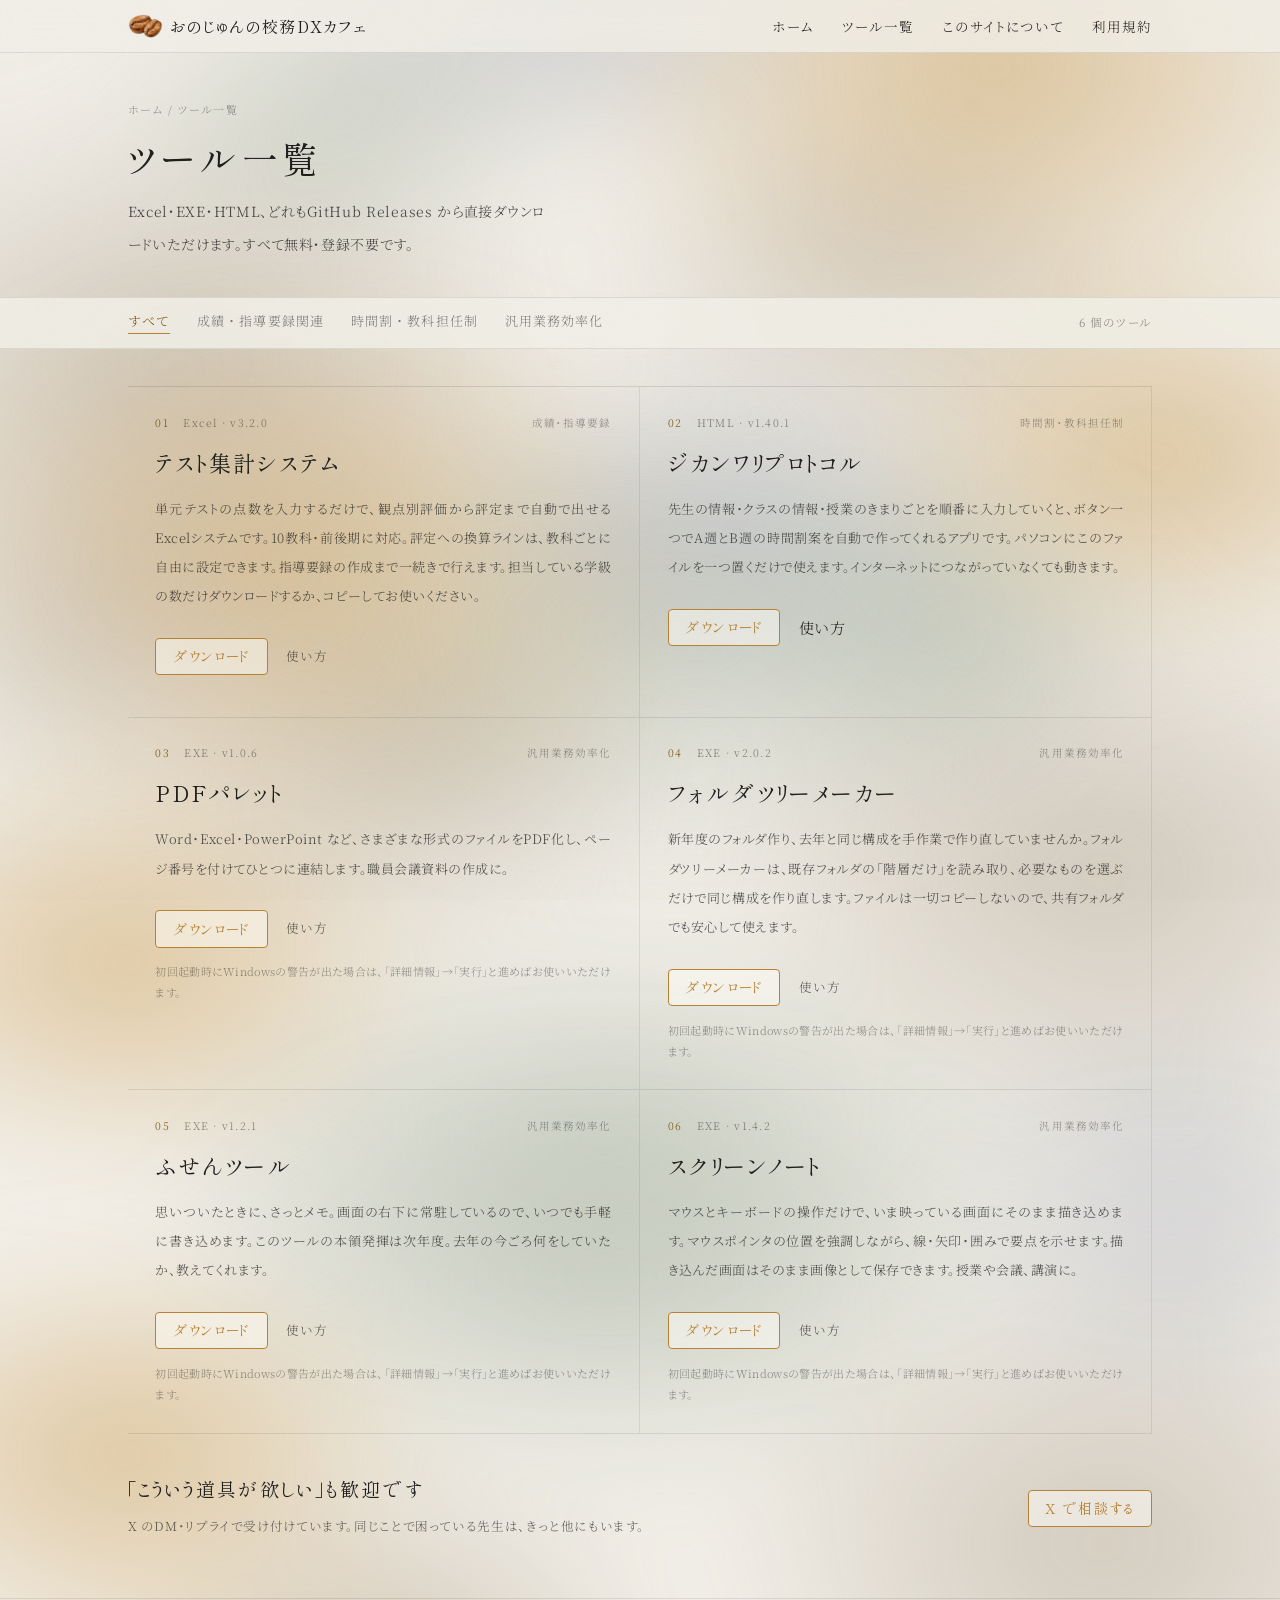
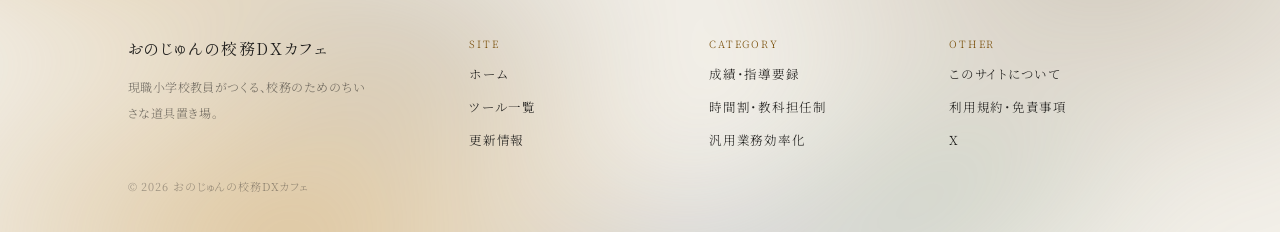
==== docs/tools.html @ ac517e3e "ジカンワリプロトコルを公開(HTML版、PDFマニュアル付き) 配布形式がEXEではなく単体HTMLファイルだったため、種類表示を HTML・v1.40.1に修正。Windows警告の注意書きは対象外" ====
<!DOCTYPE html>
<html lang="ja">
<head>
<!-- Google tag (gtag.js) -->
<script async src="https://www.googletagmanager.com/gtag/js?id=G-HGTY34KE5V"></script>
<script>
  window.dataLayer = window.dataLayer || [];
  function gtag(){dataLayer.push(arguments);}
  gtag('js', new Date());

  gtag('config', 'G-HGTY34KE5V');
</script>
<meta charset="utf-8">
<meta name="viewport" content="width=device-width, initial-scale=1">
<title>ツール一覧 — おのじゅんの校務DXカフェ</title>
<meta name="description" content="Excel・EXE・HTML、どれもGitHub Releases から直接ダウンロードいただけます。すべて無料・登録不要です。">
<link rel="canonical" href="https://cabernet96258.github.io/koumu-dx-cafe/tools.html">
<link rel="icon" type="image/png" href="assets/favicon.png">
<link rel="stylesheet" href="assets/classical.css">
<link rel="preconnect" href="https://fonts.gstatic.com" crossorigin>
<link href="https://fonts.googleapis.com/css2?family=Shippori+Mincho:wght@400;500;600&family=Noto+Serif+JP:wght@300;400;500&display=swap" rel="stylesheet">
<link rel="stylesheet" href="assets/site.css">
</head>
<body>

<div class="page">

  <svg width="0" height="0" class="defs" aria-hidden="true">
    <defs>
      <filter id="paper">
        <feTurbulence type="fractalNoise" baseFrequency="0.9" numOctaves="4" seed="9"></feTurbulence>
        <feColorMatrix type="saturate" values="0"></feColorMatrix>
      </filter>
      <radialGradient id="gOchre"><stop offset="0%" stop-color="#c99a4e" stop-opacity=".5"></stop><stop offset="55%" stop-color="#c99a4e" stop-opacity=".22"></stop><stop offset="100%" stop-color="#c99a4e" stop-opacity="0"></stop></radialGradient>
      <radialGradient id="gSepia"><stop offset="0%" stop-color="#9a8a72" stop-opacity=".38"></stop><stop offset="60%" stop-color="#9a8a72" stop-opacity=".16"></stop><stop offset="100%" stop-color="#9a8a72" stop-opacity="0"></stop></radialGradient>
      <radialGradient id="gSage"><stop offset="0%" stop-color="#8fa08c" stop-opacity=".34"></stop><stop offset="60%" stop-color="#8fa08c" stop-opacity=".14"></stop><stop offset="100%" stop-color="#8fa08c" stop-opacity="0"></stop></radialGradient>
      <radialGradient id="gDusk"><stop offset="0%" stop-color="#8c93a8" stop-opacity=".32"></stop><stop offset="60%" stop-color="#8c93a8" stop-opacity=".13"></stop><stop offset="100%" stop-color="#8c93a8" stop-opacity="0"></stop></radialGradient>
    </defs>
  </svg>

  <div class="wc-bg" aria-hidden="true">
    <svg class="wc-tile" width="100%" viewBox="0 0 1440 900" preserveAspectRatio="xMidYMid slice">
      <g transform="translate(0,0)">
        <g data-depth="0.10">
          <ellipse cx="1120" cy="180" rx="470" ry="320" fill="url(#gOchre)"></ellipse>
          <ellipse cx="200" cy="520" rx="440" ry="300" fill="url(#gSepia)"></ellipse>
          <ellipse cx="760" cy="820" rx="520" ry="260" fill="url(#gSage)"></ellipse>
        </g>
        <g data-depth="0.22">
          <ellipse cx="620" cy="120" rx="330" ry="180" fill="url(#gDusk)"></ellipse>
          <ellipse cx="1300" cy="620" rx="360" ry="240" fill="url(#gOchre)"></ellipse>
          <ellipse cx="380" cy="240" rx="260" ry="160" fill="url(#gSage)"></ellipse>
        </g>
        <g data-depth="0.36" opacity=".75">
          <ellipse cx="980" cy="420" rx="300" ry="200" fill="url(#gSepia)"></ellipse>
          <ellipse cx="120" cy="820" rx="280" ry="180" fill="url(#gDusk)"></ellipse>
        </g>
      </g>
    </svg>
    <svg class="wc-tile" width="100%" viewBox="0 0 1440 900" preserveAspectRatio="xMidYMid slice">
      <g transform="translate(1440,-120) scale(-1,1)">
        <g data-depth="0.10">
          <ellipse cx="1120" cy="180" rx="470" ry="320" fill="url(#gOchre)"></ellipse>
          <ellipse cx="200" cy="520" rx="440" ry="300" fill="url(#gSepia)"></ellipse>
          <ellipse cx="760" cy="820" rx="520" ry="260" fill="url(#gSage)"></ellipse>
        </g>
        <g data-depth="0.22">
          <ellipse cx="620" cy="120" rx="330" ry="180" fill="url(#gDusk)"></ellipse>
          <ellipse cx="1300" cy="620" rx="360" ry="240" fill="url(#gOchre)"></ellipse>
          <ellipse cx="380" cy="240" rx="260" ry="160" fill="url(#gSage)"></ellipse>
        </g>
        <g data-depth="0.36" opacity=".75">
          <ellipse cx="980" cy="420" rx="300" ry="200" fill="url(#gSepia)"></ellipse>
          <ellipse cx="120" cy="820" rx="280" ry="180" fill="url(#gDusk)"></ellipse>
        </g>
      </g>
    </svg>
    <svg class="wc-tile" width="100%" viewBox="0 0 1440 900" preserveAspectRatio="xMidYMid slice">
      <g transform="translate(0,90) rotate(180,720,450)">
        <g data-depth="0.10">
          <ellipse cx="1120" cy="180" rx="470" ry="320" fill="url(#gOchre)"></ellipse>
          <ellipse cx="200" cy="520" rx="440" ry="300" fill="url(#gSepia)"></ellipse>
          <ellipse cx="760" cy="820" rx="520" ry="260" fill="url(#gSage)"></ellipse>
        </g>
        <g data-depth="0.22">
          <ellipse cx="620" cy="120" rx="330" ry="180" fill="url(#gDusk)"></ellipse>
          <ellipse cx="1300" cy="620" rx="360" ry="240" fill="url(#gOchre)"></ellipse>
          <ellipse cx="380" cy="240" rx="260" ry="160" fill="url(#gSage)"></ellipse>
        </g>
        <g data-depth="0.36" opacity=".75">
          <ellipse cx="980" cy="420" rx="300" ry="200" fill="url(#gSepia)"></ellipse>
          <ellipse cx="120" cy="820" rx="280" ry="180" fill="url(#gDusk)"></ellipse>
        </g>
      </g>
    </svg>
  </div>

  <canvas class="wc-particles" aria-hidden="true"></canvas>

  <div class="paper" aria-hidden="true">
    <svg width="100%" height="100%"><rect width="100%" height="100%" filter="url(#paper)"></rect></svg>
  </div>

  <header class="site-header">
    <div class="wrap">
      <a class="nav-brand" href="index.html">
        <img class="nav-brand-icon" src="assets/coffee-bean-icon.png" alt="" width="320" height="215">
        おのじゅんの校務DXカフェ
      </a>
      <nav class="site-nav">
        <a class="lnk" href="index.html">ホーム</a>
        <a class="lnk" href="tools.html" aria-current="page">ツール一覧</a>
        <a class="lnk" href="index.html#about">このサイトについて</a>
        <span class="lnk" data-howto="terms" role="button" tabindex="0">利用規約</span>
      </nav>
    </div>
  </header>

  <main>
    <section class="section-bleed tools-hero">
      <div class="wrap">
        <div class="crumb">ホーム / ツール一覧</div>
        <h1>ツール一覧</h1>
        <p>Excel・EXE・HTML、どれもGitHub Releases から直接ダウンロードいただけます。すべて無料・登録不要です。</p>
      </div>
    </section>

    <section class="filter-bar" data-filter-bar>
      <div class="wrap">
        <div class="filter-opts">
          <button type="button" class="filter-opt" data-filter="すべて" aria-pressed="true">すべて</button>
          <button type="button" class="filter-opt" data-filter="成績・指導要録関連" aria-pressed="false">成績・指導要録関連</button>
          <button type="button" class="filter-opt" data-filter="時間割・教科担任制" aria-pressed="false">時間割・教科担任制</button>
          <button type="button" class="filter-opt" data-filter="汎用業務効率化" aria-pressed="false">汎用業務効率化</button>
        </div>
        <div class="filter-count tnum" data-filter-count aria-live="polite">6 個のツール</div>
      </div>
    </section>

    <section class="section wrap tools-section">
      <div class="tools-grid">
        <div class="tool-card" data-cat="成績・指導要録">
          <div class="tool-meta">
            <span class="tool-num tnum">01</span>
            <span class="tool-kind">Excel · v3.2.0</span>
            <span class="tool-cat">成績・指導要録</span>
          </div>
          <h3>テスト集計システム</h3>
          <p>単元テストの点数を入力するだけで、観点別評価から評定まで自動で出せるExcelシステムです。10教科・前後期に対応。評定への換算ラインは、教科ごとに自由に設定できます。指導要録の作成まで一続きで行えます。担当している学級の数だけダウンロードするか、コピーしてお使いください。</p>
          <div class="tool-actions">
            <a class="btn btn-primary" href="https://github.com/cabernet96258/koumu-dx-cafe/releases/download/%E3%83%86%E3%82%B9%E3%83%88%E9%9B%86%E8%A8%88%E3%82%B7%E3%82%B9%E3%83%86%E3%83%A0/test_shukeisystem.ver.3.2.0.xlsm">ダウンロード</a>
            <span class="lnk tool-howto" data-howto="test-shukei" role="button" tabindex="0">使い方</span>
          </div>
        </div>

        <div class="tool-card" data-cat="時間割・教科担任制">
          <div class="tool-meta">
            <span class="tool-num tnum">02</span>
            <span class="tool-kind">HTML · v1.40.1</span>
            <span class="tool-cat">時間割・教科担任制</span>
          </div>
          <h3>ジカンワリプロトコル</h3>
          <p>先生の情報・クラスの情報・授業のきまりごとを順番に入力していくと、ボタン一つでA週とB週の時間割案を自動で作ってくれるアプリです。パソコンにこのファイルを一つ置くだけで使えます。インターネットにつながっていなくても動きます。</p>
          <div class="tool-actions">
            <a class="btn btn-primary" href="https://github.com/cabernet96258/koumu-dx-cafe/releases/download/%E3%82%B8%E3%82%AB%E3%83%B3%E3%83%AF%E3%83%AA%E3%83%97%E3%83%AD%E3%83%88%E3%82%B3%E3%83%AB/Jikanwari.Protocol.html">ダウンロード</a>
            <a class="lnk" href="https://github.com/cabernet96258/koumu-dx-cafe/releases/download/%E3%82%B8%E3%82%AB%E3%83%B3%E3%83%AF%E3%83%AA%E3%83%97%E3%83%AD%E3%83%88%E3%82%B3%E3%83%AB/JikanwariProtocol_manual.pdf" target="_blank" rel="noopener">使い方</a>
          </div>
        </div>

        <div class="tool-card" data-cat="汎用業務効率化">
          <div class="tool-meta">
            <span class="tool-num tnum">03</span>
            <span class="tool-kind">EXE · v1.0.6</span>
            <span class="tool-cat">汎用業務効率化</span>
          </div>
          <h3>PDFパレット</h3>
          <p>Word・Excel・PowerPoint など、さまざまな形式のファイルをPDF化し、ページ番号を付けてひとつに連結します。職員会議資料の作成に。</p>
          <div class="tool-actions">
            <a class="btn btn-primary" href="https://github.com/cabernet96258/koumu-dx-cafe/releases/download/PDF%E3%83%91%E3%83%AC%E3%83%83%E3%83%88/PDF_Pallet_setup_v1.0.6.exe">ダウンロード</a>
            <span class="lnk tool-howto">使い方</span>
            <!-- 誤検知報告が完了するまで非表示。報告後の再スキャン結果に差し替えて復活:
            <a class="lnk tool-scan" href="https://www.virustotal.com/gui/file/cb86d317af5f735d656a729c0e424b81da64b083806616a2b776bd44f09fe977">スキャン結果</a>
            -->
          </div>
          <div class="tool-note">初回起動時にWindowsの警告が出た場合は、「詳細情報」→「実行」と進めばお使いいただけます。</div>
        </div>

        <div class="tool-card" data-cat="汎用業務効率化">
          <div class="tool-meta">
            <span class="tool-num tnum">04</span>
            <span class="tool-kind">EXE · v2.0.2</span>
            <span class="tool-cat">汎用業務効率化</span>
          </div>
          <h3>フォルダツリーメーカー</h3>
          <p>新年度のフォルダ作り、去年と同じ構成を手作業で作り直していませんか。フォルダツリーメーカーは、既存フォルダの「階層だけ」を読み取り、必要なものを選ぶだけで同じ構成を作り直します。ファイルは一切コピーしないので、共有フォルダでも安心して使えます。</p>
          <div class="tool-actions">
            <a class="btn btn-primary" href="https://github.com/cabernet96258/koumu-dx-cafe/releases/download/%E3%83%95%E3%82%A9%E3%83%AB%E3%83%80%E3%83%84%E3%83%AA%E3%83%BC%E3%83%A1%E3%83%BC%E3%82%AB%E3%83%BC/FoldertreeMaker_setup_v2.0.2.exe">ダウンロード</a>
            <span class="lnk tool-howto" data-howto="foldertree" role="button" tabindex="0">使い方</span>
            <!-- TODO: VirusTotal のスキャン結果 URL に差し替え(公開まで非表示)
            <a class="lnk tool-scan" href="#">スキャン結果</a>
            -->
          </div>
          <div class="tool-note">初回起動時にWindowsの警告が出た場合は、「詳細情報」→「実行」と進めばお使いいただけます。</div>
        </div>

        <div class="tool-card" data-cat="汎用業務効率化">
          <div class="tool-meta">
            <span class="tool-num tnum">05</span>
            <span class="tool-kind">EXE · v1.2.1</span>
            <span class="tool-cat">汎用業務効率化</span>
          </div>
          <h3>ふせんツール</h3>
          <p>思いついたときに、さっとメモ。画面の右下に常駐しているので、いつでも手軽に書き込めます。このツールの本領発揮は次年度。去年の今ごろ何をしていたか、教えてくれます。</p>
          <div class="tool-actions">
            <a class="btn btn-primary" href="https://github.com/cabernet96258/koumu-dx-cafe/releases/download/%E3%81%B5%E3%81%9B%E3%82%93%E3%83%84%E3%83%BC%E3%83%AB/fusenTool_setup_v1.2.1.exe">ダウンロード</a>
            <span class="lnk tool-howto">使い方</span>
            <!-- 誤検知報告が完了するまで非表示。報告後の再スキャン結果に差し替えて復活:
            <a class="lnk tool-scan" href="https://www.virustotal.com/gui/file/0f32d681221e8d2b1eca49d3a0a16b08bf8072ba7b5d0f743a763192795921af">スキャン結果</a>
            -->
          </div>
          <div class="tool-note">初回起動時にWindowsの警告が出た場合は、「詳細情報」→「実行」と進めばお使いいただけます。</div>
        </div>

        <div class="tool-card" data-cat="汎用業務効率化">
          <div class="tool-meta">
            <span class="tool-num tnum">06</span>
            <span class="tool-kind">EXE · v1.4.2</span>
            <span class="tool-cat">汎用業務効率化</span>
          </div>
          <h3>スクリーンノート</h3>
          <p>マウスとキーボードの操作だけで、いま映っている画面にそのまま描き込めます。マウスポインタの位置を強調しながら、線・矢印・囲みで要点を示せます。描き込んだ画面はそのまま画像として保存できます。授業や会議、講演に。</p>
          <div class="tool-actions">
            <a class="btn btn-primary" href="https://github.com/cabernet96258/koumu-dx-cafe/releases/download/%E3%82%B9%E3%82%AF%E3%83%AA%E3%83%BC%E3%83%B3%E3%83%8E%E3%83%BC%E3%83%88/ScreenNote_setup_v1.4.2.exe">ダウンロード</a>
            <span class="lnk tool-howto" data-howto="screennote" role="button" tabindex="0">使い方</span>
            <!-- TODO: VirusTotal のスキャン結果 URL に差し替え(公開まで非表示)
            <a class="lnk tool-scan" href="#">スキャン結果</a>
            -->
          </div>
          <div class="tool-note">初回起動時にWindowsの警告が出た場合は、「詳細情報」→「実行」と進めばお使いいただけます。</div>
        </div>
      </div>
    </section>

    <section class="section wrap tools-cta">
      <div>
        <h3>「こういう道具が欲しい」も歓迎です</h3>
        <p>X のDM・リプライで受け付けています。同じことで困っている先生は、きっと他にもいます。</p>
      </div>
      <!-- TODO: X のプロフィール URL に差し替え -->
      <a class="btn btn-primary" href="#">X で相談する</a>
    </section>
  </main>

  <footer class="site-footer">
    <div>
      <div class="wrap footer-grid">
        <div>
          <div class="footer-brand">おのじゅんの校務DXカフェ</div>
          <p>現職小学校教員がつくる、校務のためのちいさな道具置き場。</p>
        </div>
        <div class="footer-col">
          <div class="footer-col-head">SITE</div>
          <a class="lnk" href="index.html">ホーム</a>
          <a class="lnk" href="tools.html">ツール一覧</a>
          <span class="lnk" data-howto="changelog" role="button" tabindex="0">更新情報</span>
        </div>
        <div class="footer-col">
          <div class="footer-col-head">CATEGORY</div>
          <a class="lnk" href="tools.html">成績・指導要録</a>
          <a class="lnk" href="tools.html">時間割・教科担任制</a>
          <a class="lnk" href="tools.html">汎用業務効率化</a>
        </div>
        <div class="footer-col">
          <div class="footer-col-head">OTHER</div>
          <a class="lnk" href="index.html#about">このサイトについて</a>
          <span class="lnk" data-howto="terms" role="button" tabindex="0">利用規約・免責事項</span>
          <span class="lnk">X</span>
        </div>
      </div>
      <div class="wrap footer-legal tnum">© 2026 おのじゅんの校務DXカフェ</div>
    </div>
  </footer>

  <!-- 「使い方」ダイアログ。中身は各ツールの howto-* テンプレートから複製する -->
  <div class="dialog-backdrop" id="howto-dialog" hidden>
    <div class="dialog" role="dialog" aria-modal="true" aria-labelledby="howto-dialog-title">
      <div data-howto-content></div>
      <div class="dialog-actions">
        <button type="button" class="btn" data-howto-close>閉じる</button>
      </div>
    </div>
  </div>

  <template id="howto-test-shukei">
    <h3 class="dialog-title">マクロが有効にならないときは</h3>
    <div class="dialog-body">
      <p>ダウンロードしたファイルは、Windowsのセキュリティ機能により、はじめはマクロがブロックされた状態になっています。次の手順で解除してからお使いください。</p>
      <ol>
        <li>ダウンロードしたファイルを右クリックして「プロパティ」を開く</li>
        <li>「全般」タブの一番下、「セキュリティ」欄にある「許可する」にチェックを入れる</li>
        <li>「OK」を押してからファイルを開く</li>
      </ol>
      <img class="howto-img" src="assets/howto/test-shukei-security.jpg" alt="ファイルのプロパティ画面。全般タブ下部のセキュリティ欄にある「許可する」にチェックを入れている様子">
      <p class="howto-note">※ この操作はお使いのPCに保存したファイルの制限を解除するだけです。ファイルの中身が変わることはないので、安心して行ってください。</p>
    </div>
  </template>

  <template id="howto-foldertree">
    <h3 class="dialog-title">フォルダツリーメーカーの使い方</h3>
    <div class="dialog-body">
      <ol>
        <li><strong>元にするフォルダを選ぶ</strong><br>「フォルダを選ぶ」を押して、お手本にしたいフォルダを指定します。中の階層が一覧に表示されます。</li>
        <li><strong>作る場所と名前を決める</strong><br>どこに、どんな名前で作るかを指定します。作成先のパスが画面に表示されるので、実行する前に確認できます。</li>
        <li><strong>必要なフォルダを選ぶ</strong><br>一覧をクリックしてチェックします。</li>
        <li><strong>「フォルダを作成する」を押す</strong><br>選んだフォルダだけが作られます。中のファイルはコピーされません。</li>
      </ol>
    </div>
  </template>

  <template id="howto-screennote">
    <h3 class="dialog-title">スクリーンノートの使い方</h3>
    <div class="dialog-body">
      <p>起動すると画面に常駐し、ショートカットキーで描画のオン・オフを切り替えながら、画面の好きな場所に直接描き込めます。</p>
      <ul>
        <li><strong>[F2]</strong>：描画開始 / 終了</li>
        <li><strong>[Esc]</strong>：描画終了</li>
        <li><strong>左ドラッグ</strong>：フリーハンドで描画</li>
        <li><strong>ダブルクリック</strong>：矢印を追加</li>
        <li><strong>Ctrl+ドラッグ</strong>：矢印を好きな向きに</li>
        <li><strong>Shift+ドラッグ</strong>：四角で囲む</li>
        <li><strong>Alt+ドラッグ</strong>：半透明マーカーを引く</li>
        <li><strong>右クリック</strong>：すべて消去</li>
        <li><strong>[Ctrl+Z]</strong>：直前の描画を取り消し</li>
        <li><strong>[Ctrl+C]</strong>：注釈ごとコピー</li>
        <li><strong>[Ctrl+S]</strong>：注釈ごと画像で保存</li>
        <li><strong>[1]〜[8]</strong>：描画色を切り替え</li>
        <li><strong>[ [ ] / [ ] ]</strong>：線を細く／太く</li>
      </ul>
      <p class="howto-note">※ 描画色はアプリ画面の8色から選ぶほか、#RRGGBB を直接指定することもできます。</p>
    </div>
  </template>

  <template id="howto-terms">
    <h3 class="dialog-title">利用規約・免責事項</h3>
    <div class="dialog-body">
      <p>本サイトで配布しているツールは、現職の小学校教員が個人で開発したものです。すべて無料で、会員登録なしでご利用いただけます。</p>
      <p>ご利用は自己責任でお願いします。データを扱うツールは、作業前に必ずバックアップを取ってください。ツールの利用によって生じたいかなる損害についても、作成者は責任を負いかねます。</p>
      <p>校務用端末の環境は学校ごとに異なるため、正常に動作しない場合があります。あらかじめご了承ください。</p>
      <p>不具合のご報告や「こういう道具が欲しい」というご要望は、X のDM・リプライで受け付けています。</p>
      <p class="howto-note">※ 予告なくツールの内容やダウンロードURLを変更・終了する場合があります。</p>
    </div>
  </template>

  <!-- サイトに目に見える更新(ツール公開、機能追加など)があったら、ここと
       index.html の同名テンプレートに追記する。UIの微調整や文言の誤字
       修正など軽微なものは載せなくてよい。 -->
  <template id="howto-changelog">
    <h3 class="dialog-title">更新情報</h3>
    <div class="dialog-body">
      <p><strong>2026-08-19</strong></p>
      <ul>
        <li>ジカンワリプロトコルを公開しました</li>
        <li>フォルダツリーメーカーを公開しました</li>
        <li>スクリーンノートを公開しました</li>
        <li>利用規約・免責事項を追加しました</li>
      </ul>
      <p><strong>2026-08-18</strong></p>
      <ul>
        <li>テスト集計システムを公開しました</li>
        <li>各ツールに「使い方」を追加しました</li>
        <li>検索エンジンからサイトを見つけやすくしました</li>
      </ul>
      <p><strong>2026-08-17</strong></p>
      <ul>
        <li>PDFパレット・ふせんツールを公開しました</li>
        <li>「きょうのひとやすみ」をランダム表示にしました</li>
      </ul>
      <p><strong>2026-08-16</strong></p>
      <ul>
        <li>サイトを公開しました</li>
        <li>「きょうのひとやすみ」の語録を追加しました</li>
      </ul>
    </div>
  </template>
</div>

<script src="assets/site.js"></script>
</body>
</html>
---- docs/assets/classical.css ----
/* Classical — design-system tokens and component classes. This file is the source of truth for the system's look; retune it here and see readme.md. */
@import url('https://fonts.googleapis.com/css2?family=Cormorant+Garamond:wght@400;600&family=Lora:wght@400;600&display=swap');

:root {
  --color-bg: #f3f2f2;
  --color-surface: #eae9e9;
  --color-text: #201f1d;
  --color-accent: #b68235;
  --color-accent-2: #ac803e;
  --color-divider: color-mix(in srgb, #201f1d 16%, transparent);

  /* Tonal ramps — generated in OKLCH on one shared lightness scale, so the
     same step of any role matches the others in visual value. */
  --color-neutral-100: #f8f4f4;
  --color-neutral-200: #eae7e7;
  --color-neutral-300: #d7d3d3;
  --color-neutral-400: #bab6b6;
  --color-neutral-500: #9b9797;
  --color-neutral-600: #7d7979;
  --color-neutral-700: #605d5d;
  --color-neutral-800: #444141;
  --color-neutral-900: #2d2b2b;

  --color-accent-100: #fff3e4;
  --color-accent-200: #ffe3bf;
  --color-accent-300: #facb8d;
  --color-accent-400: #e1ad66;
  --color-accent-500: #c28d41;
  --color-accent-600: #a06f24;
  --color-accent-700: #7d5411;
  --color-accent-800: #5a3b0a;
  --color-accent-900: #3a270d;

  --color-accent-2-100: #fff3e4;
  --color-accent-2-200: #ffe3be;
  --color-accent-2-300: #f5cd96;
  --color-accent-2-400: #dbaf70;
  --color-accent-2-500: #bc8f4e;
  --color-accent-2-600: #9b7232;
  --color-accent-2-700: #79561f;
  --color-accent-2-800: #573d14;
  --color-accent-2-900: #382810;

  --font-heading: "Cormorant Garamond", system-ui, sans-serif;
  --font-heading-weight: 600; /* review round 3: bold retired — semibold is the
     interface headings' ceiling (they need the weight at small sizes); display
     text goes lighter still, to the normal cut (see the deck) */
  --font-body: "Lora", system-ui, sans-serif;

  --space-1: 4.6px;
  --space-2: 9.2px;
  --space-3: 13.8px;
  --space-4: 18.4px;
  --space-6: 27.6px;
  --space-8: 36.8px;

  --radius-sm: 2px;
  --radius-md: 4px;
  --radius-lg: 7px;

  /* Elevation — derived from the ground: soft ink-tinted shadows on a
     light theme, a hairline edge + ambient darkness on a dark one. */
  --shadow-sm: 0 1px 2px color-mix(in srgb, #2d2b2b 14%, transparent);
  --shadow-md: 0 3px 10px color-mix(in srgb, #2d2b2b 16%, transparent);
  --shadow-lg: 0 12px 32px color-mix(in srgb, #2d2b2b 22%, transparent);
}

body {
  background: var(--color-bg);
  color: var(--color-text);
  font-family: var(--font-body);
}
h1, h2, h3, h4 { font-family: var(--font-heading); font-weight: var(--font-heading-weight); }

.plate{filter:sepia(0.22) saturate(0.82) contrast(1.05);box-sizing:border-box;
  border:6px solid var(--color-surface);outline:1px solid var(--color-divider)}

/* ══════════════════════════════════════════════════════════════════════════
   Components — built with the tokens above. Plain CSS
   on plain HTML: no JavaScript, no build step. Each class is documented in
   readme.md and demonstrated in foundations/ and components/.
   ══════════════════════════════════════════════════════════════════════ */

*, *::before, *::after { box-sizing: border-box; }
body { margin: 0; font-size: 15px; line-height: 1.55; font-weight: 400; }
h1, h2, h3, h4, h5, h6 {
  font-family: var(--font-heading); font-weight: var(--font-heading-weight);
  line-height: 1.12; letter-spacing: -0.015em; margin: 0 0 var(--space-2);
}
h1 { font-size: 42px; }
h2 { font-size: 32px; }
h3 { font-size: 25px; }
h4 { font-size: 20px; }
h5 { font-size: 16px; }
h6 { font-size: 13px; }
h6 { letter-spacing: 0.08em; text-transform: uppercase; }
p { margin: 0 0 var(--space-3); }
a { color: var(--color-accent); text-underline-offset: 3px; }
img { display: block; max-width: 100%; }
figure { margin: 0; }
figcaption {
  font-size: 11px; margin-top: var(--space-1);
  color: color-mix(in srgb, var(--color-text) 55%, transparent);
}
.text-muted { color: color-mix(in srgb, var(--color-text) 55%, transparent); }
:focus { outline: none; }
:focus-visible { outline: 2px solid var(--color-accent); outline-offset: 2px; }
::selection { background: color-mix(in srgb, var(--color-accent) 30%, transparent); }

/* — rules — */
.hr {
  height: 1px; border: 0; margin: var(--space-4) 0;
  background: var(--color-divider);
}

/* — buttons — */
.btn {
  display: inline-flex; align-items: center; justify-content: center; gap: 6px;
  cursor: pointer; text-decoration: none;
  font-family: var(--font-heading); font-weight: var(--font-heading-weight);
  font-size: 14px; line-height: 1.2; color: var(--color-text); /* matches the .input's 14px —
     the pair sits side by side in sign-up rows */
  background: transparent; border: 1px solid transparent;
  padding: var(--space-2) calc(var(--space-3) * 1.2);
  border-radius: var(--radius-md);
}
.btn svg { display: block; }
.btn:disabled { opacity: 0.45; cursor: not-allowed; }
.btn-primary { color: var(--color-accent); border-color: var(--color-accent); }
.btn-primary:hover { background: color-mix(in srgb, var(--color-accent) 12%, transparent); }
.btn-primary:active { background: color-mix(in srgb, var(--color-accent) 22%, transparent); }
.btn-secondary { border-color: var(--color-divider); }
.btn-secondary:hover { background: color-mix(in srgb, var(--color-text) 7%, transparent); }
.btn-secondary:active { background: color-mix(in srgb, var(--color-text) 14%, transparent); }
.btn-ghost { color: var(--color-accent); padding-inline: var(--space-1); }
.btn-ghost:hover { background: color-mix(in srgb, var(--color-accent) 10%, transparent); }
.btn-ghost:active { background: color-mix(in srgb, var(--color-accent) 18%, transparent); }
.btn-icon { width: 36px; height: 36px; padding: 0; }
.btn-block { width: 100%; margin-top: var(--space-2); }

/* — forms — */
.field > label {
  display: block; font-size: 12px; margin-bottom: 5px;
  color: color-mix(in srgb, var(--color-text) 70%, transparent);
}
.input {
  width: 100%; min-height: 36px; padding: 6px 10px; font: inherit;
  font-size: 14px; color: var(--color-text); caret-color: var(--color-accent);
  background: transparent;
  border: 1px solid var(--color-divider); border-radius: var(--radius-md);
}
.input:hover { border-color: color-mix(in srgb, var(--color-text) 45%, transparent); }
.input:focus-visible { border-color: var(--color-accent); outline-offset: 0; }
textarea.input { min-height: 90px; resize: vertical; }
.radio { display: inline-flex; align-items: center; gap: 8px; cursor: pointer; font-size: 14px; }
.radio input, .seg-opt input {
  position: absolute; opacity: 0; width: 0; height: 0; pointer-events: none;
}
.radio .dot {
  width: 16px; height: 16px; flex: none; border-radius: 50%;
  border: 1.5px solid var(--color-divider);
}
.radio:hover .dot { border-color: var(--color-accent); }
.radio input:checked + .dot {
  border-color: var(--color-accent); background: var(--color-accent);
  box-shadow: inset 0 0 0 4px var(--color-bg);
}
.radio input:focus-visible + .dot { outline: 2px solid var(--color-accent); outline-offset: 2px; }
.seg {
  display: inline-flex; overflow: hidden;
  border: 1px solid var(--color-divider); border-radius: var(--radius-md);
}
.seg-opt {
  display: inline-flex; align-items: center; gap: 6px;
  padding: 7px 12px; font-size: 13px; cursor: pointer;
}
.seg-opt + .seg-opt { border-left: 1px solid var(--color-divider); }
.seg-opt:has(input:checked) { color: var(--color-accent); box-shadow: inset 0 0 0 1px var(--color-accent); }
.seg-opt:not(:has(input:checked)):hover { background: color-mix(in srgb, var(--color-text) 7%, transparent); }
.seg-opt:has(input:focus-visible) { outline: 2px solid var(--color-accent); outline-offset: -2px; }

/* — cards — */
.card {
  display: flex; flex-direction: column; gap: var(--space-2);
  padding: var(--space-3); border-radius: var(--radius-md); background: transparent; border: 1px solid var(--color-divider);
}
.card-kicker { font-size: 10px; letter-spacing: 0.1em; text-transform: uppercase; color: var(--color-accent); }
.card-title {
  font-family: var(--font-heading); font-weight: var(--font-heading-weight);
  font-size: 17px; line-height: 1.2;
}
.card-body { margin: 0; font-size: 13px; opacity: 0.8; flex: 1; }
.card-meta {
  display: flex; align-items: center; gap: 6px; font-size: 11px;
  color: color-mix(in srgb, var(--color-text) 50%, transparent);
}
.elev-sm { box-shadow: var(--shadow-sm); }
.elev-md { box-shadow: var(--shadow-md); }
.elev-lg { box-shadow: var(--shadow-lg); }

/* — tags — */
.tag {
  display: inline-flex; align-items: center; font-size: 11px;
  letter-spacing: 0.02em; padding: 3px 10px;
  border-radius: calc(var(--radius-md) * 0.75);
}
.tag-accent { background: var(--color-accent-100); color: var(--color-accent-800); }
.tag-accent-2 { background: var(--color-accent-2-100); color: var(--color-accent-2-800); }
.tag-neutral { background: var(--color-neutral-100); color: var(--color-neutral-800); }
.tag-outline { border: 1px solid var(--color-accent); color: var(--color-accent); }

/* — navigation — */
.nav {
  display: flex; align-items: center; gap: var(--space-4);
  padding: var(--space-3) var(--space-4);
  border-bottom: 1px solid var(--color-divider);
}
.nav-brand {
  font-family: var(--font-heading); font-weight: var(--font-heading-weight);
  font-size: 18px; margin-right: auto;
}
.nav a { color: inherit; text-decoration: none; font-size: 14px; }
.nav a:hover, .nav a[aria-current='page'] { color: var(--color-accent); }

/* — tables — */
.table { width: 100%; border-collapse: collapse; font-size: 14px; }
.table th {
  text-align: left; font-size: 11px; letter-spacing: 0.08em; text-transform: uppercase;
  color: color-mix(in srgb, var(--color-text) 60%, transparent);
  padding: var(--space-2); border-bottom: 1px solid var(--color-divider);
}
.table td {
  padding: var(--space-2);
  border-bottom: 1px solid var(--color-divider);
}
.table tbody tr:hover { background: color-mix(in srgb, var(--color-text) 4%, transparent); }

/* — dialog — */
.dialog-backdrop {
  position: fixed; inset: 0; display: grid; place-items: center;
  padding: var(--space-4);
  background: color-mix(in srgb, var(--color-neutral-900) 50%, transparent);
}
.dialog {
  width: min(440px, 100%); display: flex; flex-direction: column; gap: var(--space-3);
  padding: var(--space-4); border-radius: var(--radius-lg);
  background: var(--color-surface); box-shadow: var(--shadow-lg); border: 1px solid var(--color-divider);
}
.dialog-title {
  font-family: var(--font-heading); font-weight: var(--font-heading-weight);
  font-size: 20px;
}
.dialog-body { font-size: 14px; opacity: 0.85; }
.dialog-actions { display: flex; justify-content: flex-end; gap: var(--space-2); margin-top: var(--space-2); }
---- docs/assets/site.css ----
/* おのじゅんの校務DXカフェ — site layer over the Classical design system. */

html { scroll-behavior: smooth; }

body {
  margin: 0;
  font-family: "Noto Serif JP", var(--font-body);
  font-weight: 300;
  font-feature-settings: "palt" 1;
  letter-spacing: .04em;
  color: var(--color-text);
  background: #f2efe8;
  position: relative;
}

h1, h2, h3, h4, .card-title, .nav-brand, .btn {
  font-family: "Shippori Mincho", var(--font-heading);
  font-weight: 400;
}

a:hover { color: var(--color-accent-600); }

.btn, .seg-opt, .tag, .nav-brand, nav .lnk { white-space: nowrap; }

.btn-primary { background: rgba(255, 253, 248, .5); }

/* Underline that wipes in from the left on hover. */
.lnk {
  cursor: pointer;
  position: relative;
  color: inherit;
  text-decoration: none;
}
.lnk::after {
  content: "";
  position: absolute;
  left: 0; right: 100%; bottom: -4px;
  height: 1px;
  background: var(--color-accent);
  transition: right .5s cubic-bezier(.22, .7, .2, 1);
}
.lnk:hover::after { right: 0; }

.tnum { font-variant-numeric: tabular-nums; }

/* ── watercolour ground ─────────────────────────────────────────────────── */

@keyframes om-rule { from { transform: scaleX(0); } to { transform: scaleX(1); } }
@keyframes om-tile {
  0%, 100% { transform: translate3d(0, 0, 0); }
  50%      { transform: translate3d(-1.4%, 1%, 0); }
}

@media (prefers-reduced-motion: reduce) { * { animation: none !important; } }

.defs { position: absolute; }

.page {
  position: relative;
  min-width: 1120px;
  background: #f2efe8;
  overflow: hidden;
}

/* Tiles stack to the full document height so the wash scrolls with the page. */
.wc-bg {
  position: absolute;
  top: 0; left: 0;
  width: 100%; height: 100%;
  overflow: hidden;
  z-index: 0;
  pointer-events: none;
  display: flex;
  flex-direction: column;
}
.wc-tile {
  flex: 1 1 0;
  min-height: 0;
  display: block;
  overflow: visible;
  animation: om-tile 72s ease-in-out infinite;
  /* A plain CSS blur, not an SVG <feTurbulence>/<feDisplacementMap> filter:
     iOS Safari frequently fails to paint that filter chain when it sits on
     a <g> inside an animated/transformed SVG, leaving the wash invisible
     there while it renders fine elsewhere. CSS blur has none of that risk. */
  filter: blur(48px);
}

.wc-particles {
  position: fixed;
  inset: 0;
  width: 100%; height: 100%;
  z-index: 3;
  pointer-events: none;
}

.paper {
  position: fixed;
  inset: 0;
  z-index: 60;
  pointer-events: none;
  opacity: .055;
  mix-blend-mode: multiply;
}

/* ── shared layout ──────────────────────────────────────────────────────── */

.wrap {
  max-width: 1080px;
  margin: 0 auto;
  padding-left: var(--space-6);
  padding-right: var(--space-6);
}

.section { position: relative; }
.section-bleed { position: relative; overflow: hidden; }

.kicker {
  font-size: 10.5px;
  letter-spacing: .2em;
  color: var(--color-accent-700);
}

.sec-head {
  display: flex;
  align-items: baseline;
  gap: var(--space-4);
  margin-bottom: var(--space-6);
}
.sec-head-split {
  justify-content: space-between;
  gap: var(--space-6);
}
.sec-head-split > div {
  display: flex;
  align-items: baseline;
  gap: var(--space-4);
}
.sec-title {
  font-size: 26px;
  letter-spacing: .12em;
  margin: 0;
}

main { position: relative; z-index: 1; }

/* ── header ─────────────────────────────────────────────────────────────── */

.site-header {
  position: sticky;
  top: 0;
  z-index: 50;
  background: rgba(242, 239, 232, .82);
  backdrop-filter: blur(12px);
  border-bottom: 1px solid color-mix(in srgb, var(--color-text) 10%, transparent);
}
.site-header .wrap {
  padding-top: var(--space-3);
  padding-bottom: var(--space-3);
  display: flex;
  align-items: center;
  gap: var(--space-6);
}
.nav-brand {
  display: flex;
  align-items: center;
  gap: 7px;
  margin-right: auto;
  font-size: 16px;
  letter-spacing: .08em;
  color: inherit;
  text-decoration: none;
}
.nav-brand svg { flex: none; }
.nav-brand-icon {
  flex: none;
  height: 24px;
  width: auto;
}
.site-nav {
  display: flex;
  align-items: center;
  gap: var(--space-6);
  font-size: 13.5px;
  letter-spacing: .08em;
}

/* ── hero ───────────────────────────────────────────────────────────────── */

.hero-coffee {
  position: absolute;
  right: 6%;
  bottom: 36px;
  width: 440px;
  /* The width/height attributes reserve the ratio; height must stay derived
     from it, or the attribute's height wins and stretches the picture. */
  height: auto;
  pointer-events: none;
  opacity: .42;
  mix-blend-mode: multiply;
  z-index: 0;
}
.hero-grid {
  position: relative;
  padding-top: calc(var(--space-8) * 2);
  padding-bottom: calc(var(--space-8) * 1.9);
  display: grid;
  grid-template-columns: auto auto 1fr;
  gap: calc(var(--space-8) * 1.2);
  align-items: center;
}
.hero-eyebrow {
  display: flex;
  align-items: center;
  gap: var(--space-3);
  margin-bottom: var(--space-6);
}
.hero-rule {
  width: 44px;
  height: 1px;
  background: var(--color-accent);
  display: block;
  transform-origin: left;
  animation: om-rule 1.6s cubic-bezier(.22, .7, .2, 1) both;
}
.hero-eyebrow span:last-child {
  font-size: 11px;
  letter-spacing: .2em;
  color: var(--color-accent-700);
  white-space: nowrap;
}
.hero-lede {
  font-size: 15px;
  line-height: 2.4;
  letter-spacing: .05em;
  max-width: 26em;
  margin: 0 0 var(--space-8);
  color: color-mix(in srgb, var(--color-text) 82%, transparent);
}
.hero-actions {
  display: flex;
  align-items: center;
  gap: var(--space-6);
}
.hero-actions .btn {
  font-size: 14.5px;
  padding: var(--space-3) var(--space-6);
  letter-spacing: .1em;
}
.hero-actions .lnk {
  font-size: 13.5px;
  letter-spacing: .08em;
  white-space: nowrap;
  color: color-mix(in srgb, var(--color-text) 70%, transparent);
}
.hero-tagline {
  writing-mode: vertical-rl;
  font-size: 29px;
  line-height: 2.4;
  letter-spacing: .14em;
  margin: 0 0 0 auto;
  margin-right: 64px;
  font-weight: 400;
  /* Floor from the mockup; grows so the second line's 「。」 is not clipped. */
  min-height: 430px;
  white-space: nowrap;
}

/* ── きょうのひとやすみ ─────────────────────────────────────────────────── */

.rest-bar {
  position: relative;
  border-top: 1px solid color-mix(in srgb, var(--color-text) 9%, transparent);
}
.rest-bar .wrap {
  padding-top: var(--space-4);
  padding-bottom: var(--space-4);
  display: flex;
  flex-direction: column;
  align-items: flex-start;
  gap: var(--space-2);
}
.rest-line {
  display: flex;
  align-items: center;
  gap: var(--space-4);
  width: 100%;
}
.rest-label {
  font-size: 10.5px;
  letter-spacing: .18em;
  color: var(--color-accent-700);
  flex: none;
  white-space: nowrap;
}
.rest-sep {
  width: 1px;
  height: 13px;
  background: color-mix(in srgb, var(--color-text) 16%, transparent);
  flex: none;
  display: block;
}
.rest-msg {
  font-family: "Shippori Mincho", var(--font-heading);
  font-size: 15.5px;
  letter-spacing: .06em;
  flex: 1;
  min-width: 0;
  white-space: nowrap;
  overflow: hidden;
  text-overflow: ellipsis;
  transition: opacity .8s ease;
}
.rest-greeting {
  font-size: 11.5px;
  letter-spacing: .08em;
  color: color-mix(in srgb, var(--color-text) 45%, transparent);
  white-space: nowrap;
}

/* ── pick up ────────────────────────────────────────────────────────────── */

.stack {
  padding-top: calc(var(--space-8) * 1.6);
}
.pick-grid {
  display: grid;
  grid-template-columns: repeat(3, 1fr);
  gap: 0;
  border-top: 1px solid color-mix(in srgb, var(--color-text) 12%, transparent);
}
.pick-card {
  position: relative;
  overflow: hidden;
  padding: var(--space-6) var(--space-4);
  border-right: 1px solid color-mix(in srgb, var(--color-text) 9%, transparent);
  border-bottom: 1px solid color-mix(in srgb, var(--color-text) 12%, transparent);
}
.pick-meta {
  font-size: 10.5px;
  letter-spacing: .16em;
  color: var(--color-accent-700);
  margin-bottom: var(--space-4);
}
.pick-card h3 {
  font-size: 21px;
  letter-spacing: .08em;
  margin: 0 0 var(--space-3);
  line-height: 1.6;
}
.pick-card p {
  font-size: 13px;
  line-height: 2.2;
  letter-spacing: .04em;
  margin: 0 0 var(--space-6);
  color: color-mix(in srgb, var(--color-text) 74%, transparent);
}
.pick-more,
.sec-more {
  font-size: 12.5px;
  letter-spacing: .08em;
  color: var(--color-accent-700);
}
.sec-more { font-size: 13px; }

/* ── category ───────────────────────────────────────────────────────────── */

.cat-grid {
  display: grid;
  grid-template-columns: repeat(3, 1fr);
  gap: var(--space-6);
}
.cat-card {
  position: relative;
  overflow: hidden;
  display: block;
  color: inherit;
  text-decoration: none;
  padding: var(--space-6) var(--space-4) var(--space-6) 0;
}
.cat-num {
  font-family: "Shippori Mincho", var(--font-heading);
  font-size: 30px;
  color: var(--color-accent);
  opacity: .55;
  line-height: 1;
  margin-bottom: var(--space-3);
}
.cat-card h3 {
  font-size: 19px;
  letter-spacing: .08em;
  margin: 0 0 var(--space-3);
  white-space: nowrap;
}
.cat-card p {
  font-size: 13px;
  line-height: 2.2;
  letter-spacing: .04em;
  margin: 0 0 var(--space-4);
  color: color-mix(in srgb, var(--color-text) 74%, transparent);
}
.cat-count {
  font-size: 12px;
  letter-spacing: .08em;
  color: var(--color-accent-700);
}

/* ── about ──────────────────────────────────────────────────────────────── */

.about {
  margin-top: calc(var(--space-8) * 1.8);
}
.about .wrap {
  position: relative;
  padding-top: calc(var(--space-8) * 1.6);
  padding-bottom: calc(var(--space-8) * 1.6);
}
.about-grid {
  display: grid;
  grid-template-columns: .72fr 1.28fr;
  gap: calc(var(--space-8) * 1.2);
}
.about-motto {
  font-family: "Shippori Mincho", var(--font-heading);
  font-size: 20px;
  line-height: 2.2;
  letter-spacing: .1em;
  margin: 0 0 var(--space-4);
}
.about-rule {
  width: 36px;
  height: 1px;
  background: var(--color-accent);
  display: block;
}
.about-cols {
  display: grid;
  grid-template-columns: 1fr 1fr;
  gap: var(--space-8);
  font-size: 13.5px;
  line-height: 2.4;
  letter-spacing: .05em;
  text-align: justify;
  color: color-mix(in srgb, var(--color-text) 84%, transparent);
}
.about-cols p { margin: 0 0 var(--space-4); }
.about-cols p:last-child { margin: 0; }

/* ── safety ─────────────────────────────────────────────────────────────── */

.safety { padding-top: calc(var(--space-8) * 1.4); }
.safety-grid {
  display: grid;
  grid-template-columns: repeat(3, 1fr);
  gap: 0;
  border-top: 1px solid color-mix(in srgb, var(--color-text) 12%, transparent);
  border-bottom: 1px solid color-mix(in srgb, var(--color-text) 12%, transparent);
}
.safety-grid > div {
  padding: var(--space-6) var(--space-4);
}
.safety-grid > div:not(:last-child) {
  border-right: 1px solid color-mix(in srgb, var(--color-text) 9%, transparent);
}
.safety-grid h4 {
  font-size: 16px;
  letter-spacing: .08em;
  margin: 0 0 var(--space-3);
}
.safety-grid p {
  font-size: 12.5px;
  line-height: 2.2;
  letter-spacing: .04em;
  margin: 0;
  text-align: justify;
  color: color-mix(in srgb, var(--color-text) 72%, transparent);
}

/* ── request ────────────────────────────────────────────────────────────── */

.request { margin-top: calc(var(--space-8) * 1.6); }
.request .wrap {
  position: relative;
  padding-top: calc(var(--space-8) * 1.6);
  padding-bottom: calc(var(--space-8) * 1.6);
  text-align: center;
}
.request .kicker {
  display: block;
  margin-bottom: var(--space-4);
}
.request h2 {
  font-size: 26px;
  letter-spacing: .12em;
  margin: 0 0 var(--space-4);
  line-height: 1.8;
}
.request p {
  font-size: 13.5px;
  line-height: 2.3;
  letter-spacing: .05em;
  margin: 0 0 var(--space-6);
  color: color-mix(in srgb, var(--color-text) 72%, transparent);
}
.request .btn {
  padding: var(--space-3) var(--space-6);
  letter-spacing: .1em;
}

/* ── tools page ─────────────────────────────────────────────────────────── */

.tools-hero .wrap {
  position: relative;
  padding-top: calc(var(--space-8) * 1.3);
  padding-bottom: var(--space-8);
}
.crumb {
  font-size: 11px;
  letter-spacing: .14em;
  color: color-mix(in srgb, var(--color-text) 45%, transparent);
  margin-bottom: var(--space-4);
}
.tools-hero h1 {
  font-size: 36px;
  letter-spacing: .12em;
  margin: 0 0 var(--space-4);
}
.tools-hero p {
  font-size: 14px;
  line-height: 2.3;
  letter-spacing: .05em;
  max-width: 30em;
  margin: 0;
  color: color-mix(in srgb, var(--color-text) 80%, transparent);
}

.filter-bar {
  position: sticky;
  top: 53px;
  z-index: 40;
  background: rgba(242, 239, 232, .88);
  backdrop-filter: blur(12px);
  border-top: 1px solid color-mix(in srgb, var(--color-text) 10%, transparent);
  border-bottom: 1px solid color-mix(in srgb, var(--color-text) 10%, transparent);
}
.filter-bar .wrap {
  padding-top: var(--space-3);
  padding-bottom: var(--space-3);
  display: flex;
  align-items: center;
  justify-content: space-between;
  gap: var(--space-4);
}
.filter-opts {
  display: flex;
  align-items: center;
  gap: var(--space-6);
}
.filter-opt {
  cursor: pointer;
  font-size: 13px;
  letter-spacing: .08em;
  padding: 0 0 3px;
  font-family: inherit;
  font-weight: inherit;
  background: none;
  border: 0;
  border-bottom: 1px solid transparent;
  color: color-mix(in srgb, var(--color-text) 55%, transparent);
  transition: color .3s ease, border-color .3s ease;
}
.filter-opt[aria-pressed="true"] {
  color: var(--color-accent-700);
  border-bottom-color: var(--color-accent);
}
.filter-count {
  font-size: 11.5px;
  letter-spacing: .08em;
  color: color-mix(in srgb, var(--color-text) 50%, transparent);
}

.tools-section { padding-top: var(--space-8); }
.tools-grid {
  display: grid;
  grid-template-columns: 1fr 1fr;
  gap: 0;
  border-top: 1px solid color-mix(in srgb, var(--color-text) 12%, transparent);
}
.tool-card {
  position: relative;
  overflow: hidden;
  padding: var(--space-6);
  border-bottom: 1px solid color-mix(in srgb, var(--color-text) 10%, transparent);
  border-right: 1px solid color-mix(in srgb, var(--color-text) 8%, transparent);
}
.tool-card[hidden] { display: none; }
.tool-meta {
  display: flex;
  align-items: baseline;
  gap: var(--space-3);
  margin-bottom: var(--space-3);
}
.tool-num {
  font-size: 10.5px;
  letter-spacing: .16em;
  color: var(--color-accent-700);
}
.tool-kind {
  font-size: 10.5px;
  letter-spacing: .12em;
  color: color-mix(in srgb, var(--color-text) 50%, transparent);
}
.tool-cat {
  margin-left: auto;
  font-size: 10.5px;
  letter-spacing: .1em;
  color: color-mix(in srgb, var(--color-text) 45%, transparent);
}
.tool-card h3 {
  font-size: 22px;
  letter-spacing: .09em;
  margin: 0 0 var(--space-3);
  line-height: 1.6;
}
.tool-card > p {
  font-size: 13px;
  line-height: 2.25;
  letter-spacing: .04em;
  margin: 0 0 var(--space-6);
  text-align: justify;
  color: color-mix(in srgb, var(--color-text) 76%, transparent);
}
.tool-actions {
  display: flex;
  align-items: center;
  gap: var(--space-4);
  flex-wrap: wrap;
  margin-bottom: var(--space-3);
}
.tool-actions .btn { letter-spacing: .08em; }
.tool-howto {
  font-size: 12.5px;
  letter-spacing: .08em;
  color: color-mix(in srgb, var(--color-text) 70%, transparent);
}
[data-howto] { cursor: pointer; }
.tool-howto[data-howto]:hover { color: var(--color-accent-700); }

/* — 使い方ダイアログ — */
/* classical.css の .dialog-backdrop に z-index の指定がなく、.site-header(50)や
   .paper(60)より下に沈んでしまうため、ここで最前面になるよう明示する。 */
.dialog-backdrop { z-index: 100; }
.dialog-backdrop[hidden] { display: none; }
/* 使い方ダイアログはスクリーンショットが縦長で、低い画面だと本文ごと
   ビューポートからはみ出すため、ダイアログ自体をスクロール可能にする。 */
.dialog-backdrop .dialog {
  max-height: calc(100vh - var(--space-4) * 2);
  overflow-y: auto;
}
.dialog-body .howto-img {
  display: block;
  max-width: 100%;
  margin: var(--space-3) 0;
  border: 1px solid var(--color-divider);
  border-radius: var(--radius-md);
}
.dialog-body ol, .dialog-body ul { margin: var(--space-2) 0; padding-left: 1.3em; }
.dialog-body li { margin-bottom: 4px; }
.dialog-body .howto-note { font-size: 12.5px; opacity: .75; }
.tool-scan {
  font-size: 12.5px;
  letter-spacing: .08em;
  color: var(--color-accent-700);
}
.tool-note {
  font-size: 11px;
  line-height: 1.9;
  letter-spacing: .03em;
  color: color-mix(in srgb, var(--color-text) 45%, transparent);
}

.tools-cta {
  padding-top: calc(var(--space-8) * 1.2);
  display: flex;
  align-items: center;
  justify-content: space-between;
  gap: var(--space-8);
}
.tools-cta h3 {
  font-size: 19px;
  letter-spacing: .1em;
  margin: 0 0 var(--space-3);
}
.tools-cta p {
  font-size: 12.5px;
  line-height: 2.1;
  letter-spacing: .05em;
  margin: 0;
  color: color-mix(in srgb, var(--color-text) 68%, transparent);
}
.tools-cta .btn {
  flex: none;
  letter-spacing: .1em;
}

/* ── footer ─────────────────────────────────────────────────────────────── */

.site-footer {
  position: relative;
  z-index: 1;
  overflow: hidden;
  margin-top: calc(var(--space-8) * 1.6);
}
.site-footer > div {
  position: relative;
  border-top: 1px solid color-mix(in srgb, var(--color-text) 10%, transparent);
}
.footer-grid {
  padding-top: var(--space-8);
  padding-bottom: var(--space-6);
  display: grid;
  grid-template-columns: 1.5fr 1fr 1fr 1fr;
  gap: var(--space-8);
}
.footer-brand {
  font-family: "Shippori Mincho", var(--font-heading);
  font-size: 16px;
  letter-spacing: .1em;
  margin-bottom: var(--space-3);
}
.footer-grid > div > p {
  font-size: 12px;
  line-height: 2.1;
  letter-spacing: .04em;
  margin: 0;
  max-width: 20em;
  color: color-mix(in srgb, var(--color-text) 58%, transparent);
}
.footer-col {
  display: flex;
  flex-direction: column;
  gap: var(--space-3);
  font-size: 12.5px;
  letter-spacing: .06em;
}
.footer-col-head {
  font-size: 10px;
  letter-spacing: .18em;
  color: var(--color-accent-700);
}
.footer-legal {
  padding-top: 0;
  padding-bottom: var(--space-8);
  font-size: 11px;
  letter-spacing: .08em;
  color: color-mix(in srgb, var(--color-text) 40%, transparent);
}

/* ── narrow viewports ───────────────────────────────────────────────────────
   The prototype is desktop-only (min-width 1120px). This block keeps the same
   design readable on tablets and phones; delete it to go back to fixed width. */

@media (max-width: 1119px) {
  .page { min-width: 0; }
  .hero-grid {
    grid-template-columns: 1fr;
    gap: var(--space-8);
    padding-top: calc(var(--space-8) * 1.4);
    padding-bottom: calc(var(--space-8) * 1.4);
  }
  .hero-coffee { width: 300px; right: 0; bottom: 0; opacity: .3; }
  .hero-tagline {
    writing-mode: horizontal-tb;
    min-height: 0;
    margin: 0;
    font-size: 24px;
    line-height: 2;
    white-space: normal;
  }
  .about-grid, .about-cols { grid-template-columns: 1fr; }
  .about-grid { gap: var(--space-8); }
}

@media (max-width: 860px) {
  .pick-grid, .cat-grid, .safety-grid, .tools-grid { grid-template-columns: 1fr; }
  .safety-grid > div:not(:last-child) { border-right: 0; }
  .footer-grid { grid-template-columns: 1fr 1fr; }
}

@media (max-width: 620px) {
  .site-header .wrap { flex-wrap: wrap; gap: var(--space-3); }
  .site-nav { gap: var(--space-4); font-size: 12.5px; }
  .filter-bar { position: static; }
  .filter-bar .wrap { flex-wrap: wrap; }
  .filter-opts { flex-wrap: wrap; gap: var(--space-4); }
  .tools-cta { flex-direction: column; align-items: flex-start; gap: var(--space-6); }
  .footer-grid { grid-template-columns: 1fr; gap: var(--space-6); }
  .hero-tagline { font-size: 21px; }
  .hero-coffee { width: 220px; opacity: .22; }
  .tools-hero h1 { font-size: 30px; }
  .sec-title { font-size: 22px; }
  .sec-head-split { flex-direction: column; align-items: flex-start; gap: var(--space-3); }
  /* The message can wrap to several lines on a narrow screen; site.js measures
     the tallest RESTS entry and locks .rest-msg's min-height to it, so the
     8-second rotation never changes the bar's height and shifts the page. */
  .rest-line { flex-wrap: wrap; row-gap: var(--space-2); }
  .rest-sep { display: none; }
  .rest-msg {
    flex-basis: 100%;
    white-space: normal;
    line-height: 1.9;
  }
}
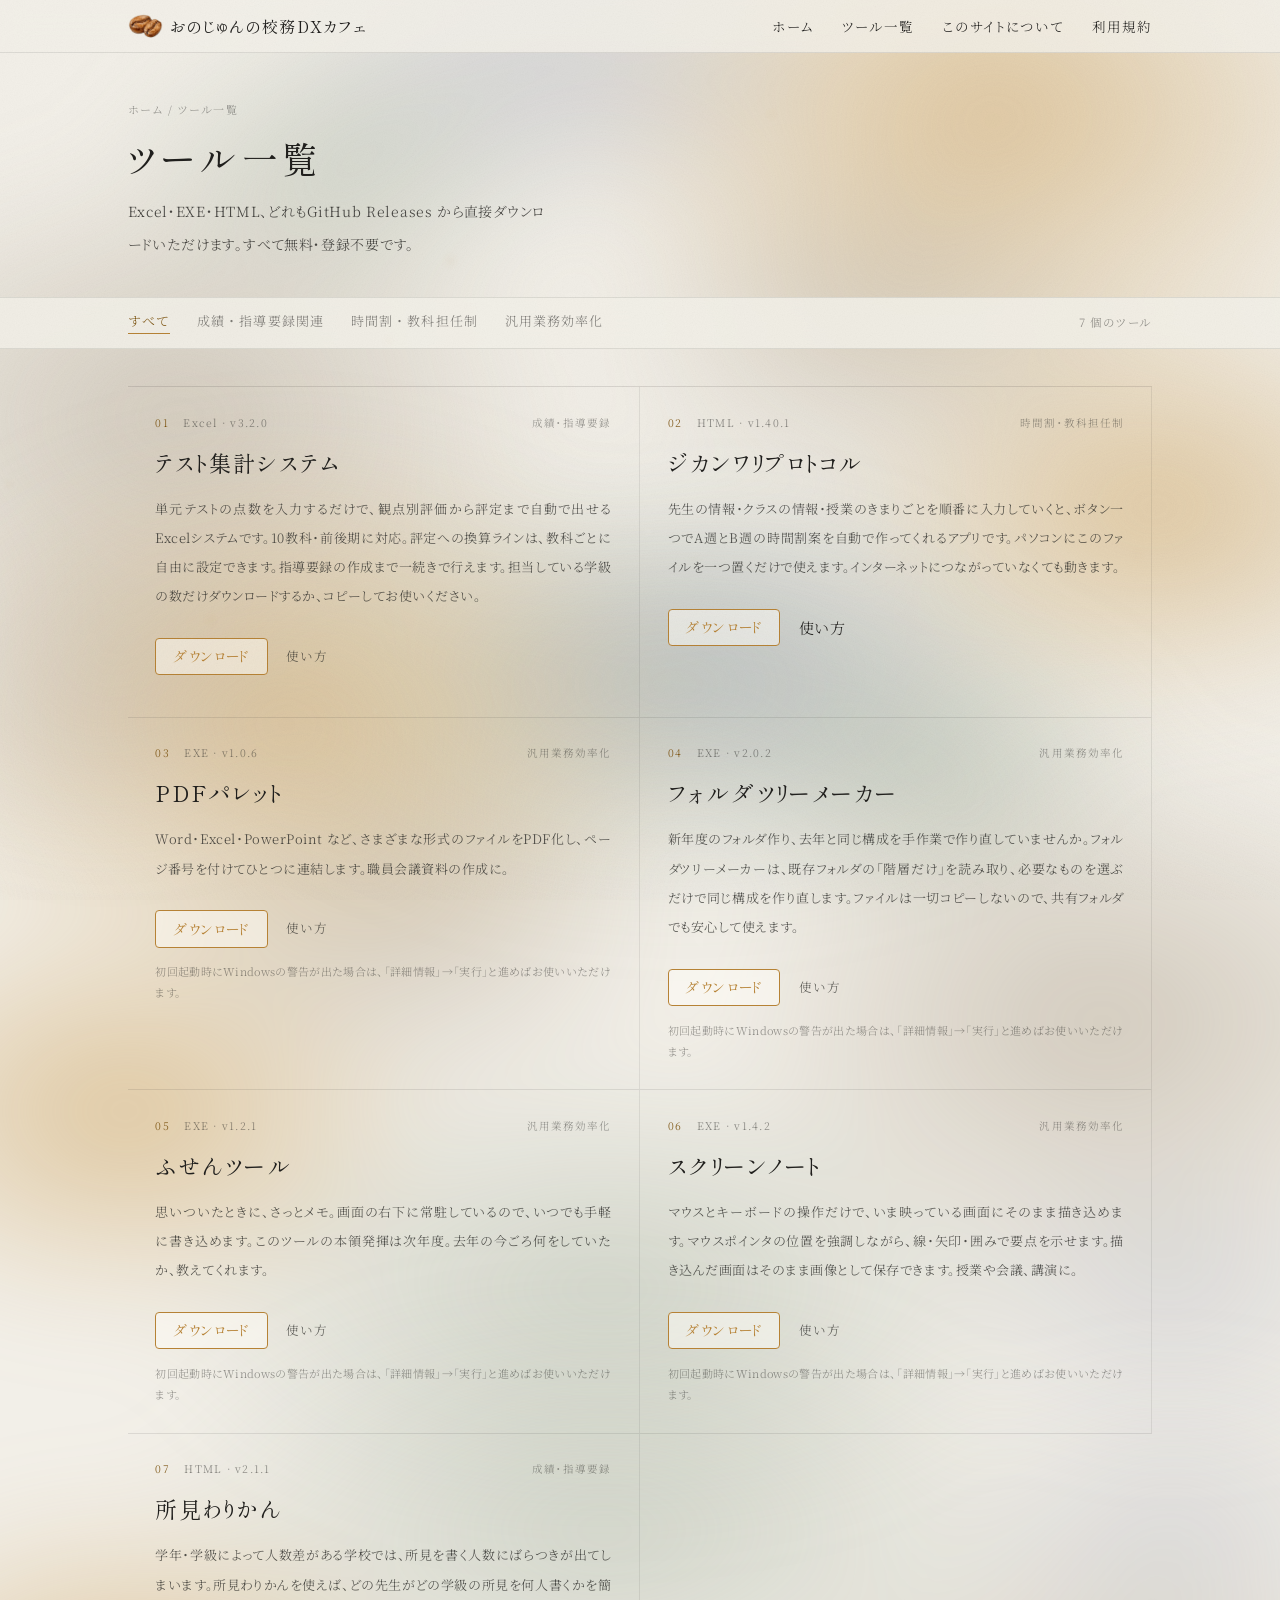
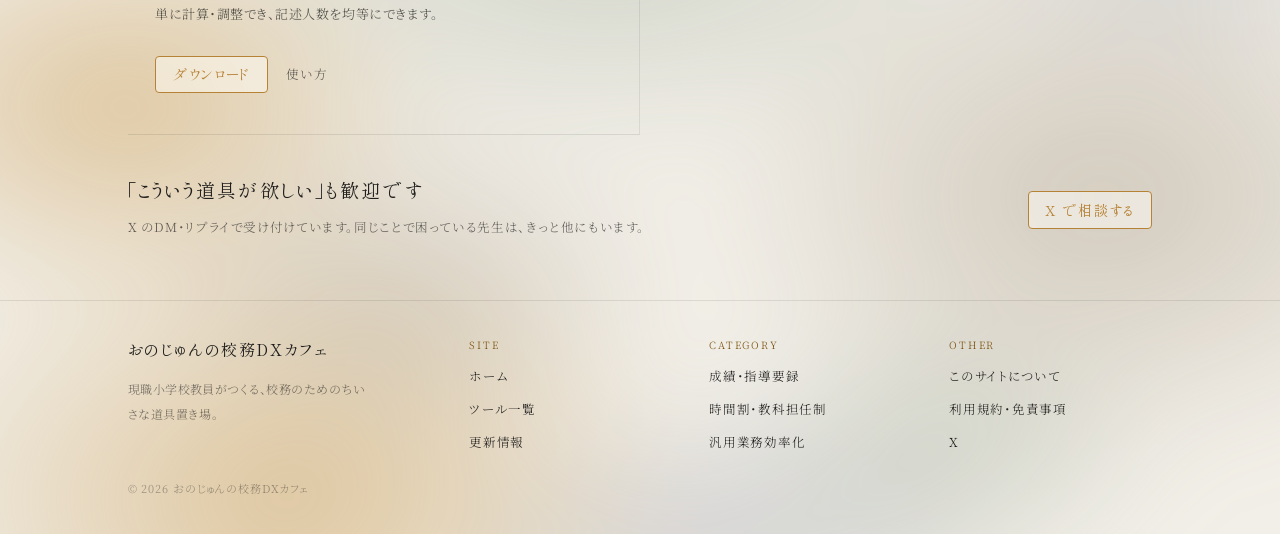
==== commit e8fa5c89: "所見わりかんを新規公開(7番目のツール) 学年・学級ごとの人数差から生じる所見執筆の偏りを均等化するツール。 HTML形式(v2.1.1)。紹介文を校正のうえ、成績・指導要録カテゴリの 新規カードとし" ====
--- a/docs/tools.html
+++ b/docs/tools.html
@@ -133,7 +133,7 @@
           <button type="button" class="filter-opt" data-filter="時間割・教科担任制" aria-pressed="false">時間割・教科担任制</button>
           <button type="button" class="filter-opt" data-filter="汎用業務効率化" aria-pressed="false">汎用業務効率化</button>
         </div>
-        <div class="filter-count tnum" data-filter-count aria-live="polite">6 個のツール</div>
+        <div class="filter-count tnum" data-filter-count aria-live="polite">7 個のツール</div>
       </div>
     </section>
 
@@ -237,6 +237,20 @@
             -->
           </div>
           <div class="tool-note">初回起動時にWindowsの警告が出た場合は、「詳細情報」→「実行」と進めばお使いいただけます。</div>
+        </div>
+
+        <div class="tool-card" data-cat="成績・指導要録">
+          <div class="tool-meta">
+            <span class="tool-num tnum">07</span>
+            <span class="tool-kind">HTML · v2.1.1</span>
+            <span class="tool-cat">成績・指導要録</span>
+          </div>
+          <h3>所見わりかん</h3>
+          <p>学年・学級によって人数差がある学校では、所見を書く人数にばらつきが出てしまいます。所見わりかんを使えば、どの先生がどの学級の所見を何人書くかを簡単に計算・調整でき、記述人数を均等にできます。</p>
+          <div class="tool-actions">
+            <a class="btn btn-primary" href="https://github.com/cabernet96258/koumu-dx-cafe/releases/download/%E6%89%80%E8%A6%8B%E3%82%8F%E3%82%8A%E3%81%8B%E3%82%93/shoken_warikan.html">ダウンロード</a>
+            <span class="lnk tool-howto">使い方</span>
+          </div>
         </div>
       </div>
     </section>
@@ -359,6 +373,7 @@
     <div class="dialog-body">
       <p><strong>2026-08-19</strong></p>
       <ul>
+        <li>所見わりかんを公開しました</li>
         <li>ジカンワリプロトコルを公開しました</li>
         <li>フォルダツリーメーカーを公開しました</li>
         <li>スクリーンノートを公開しました</li>
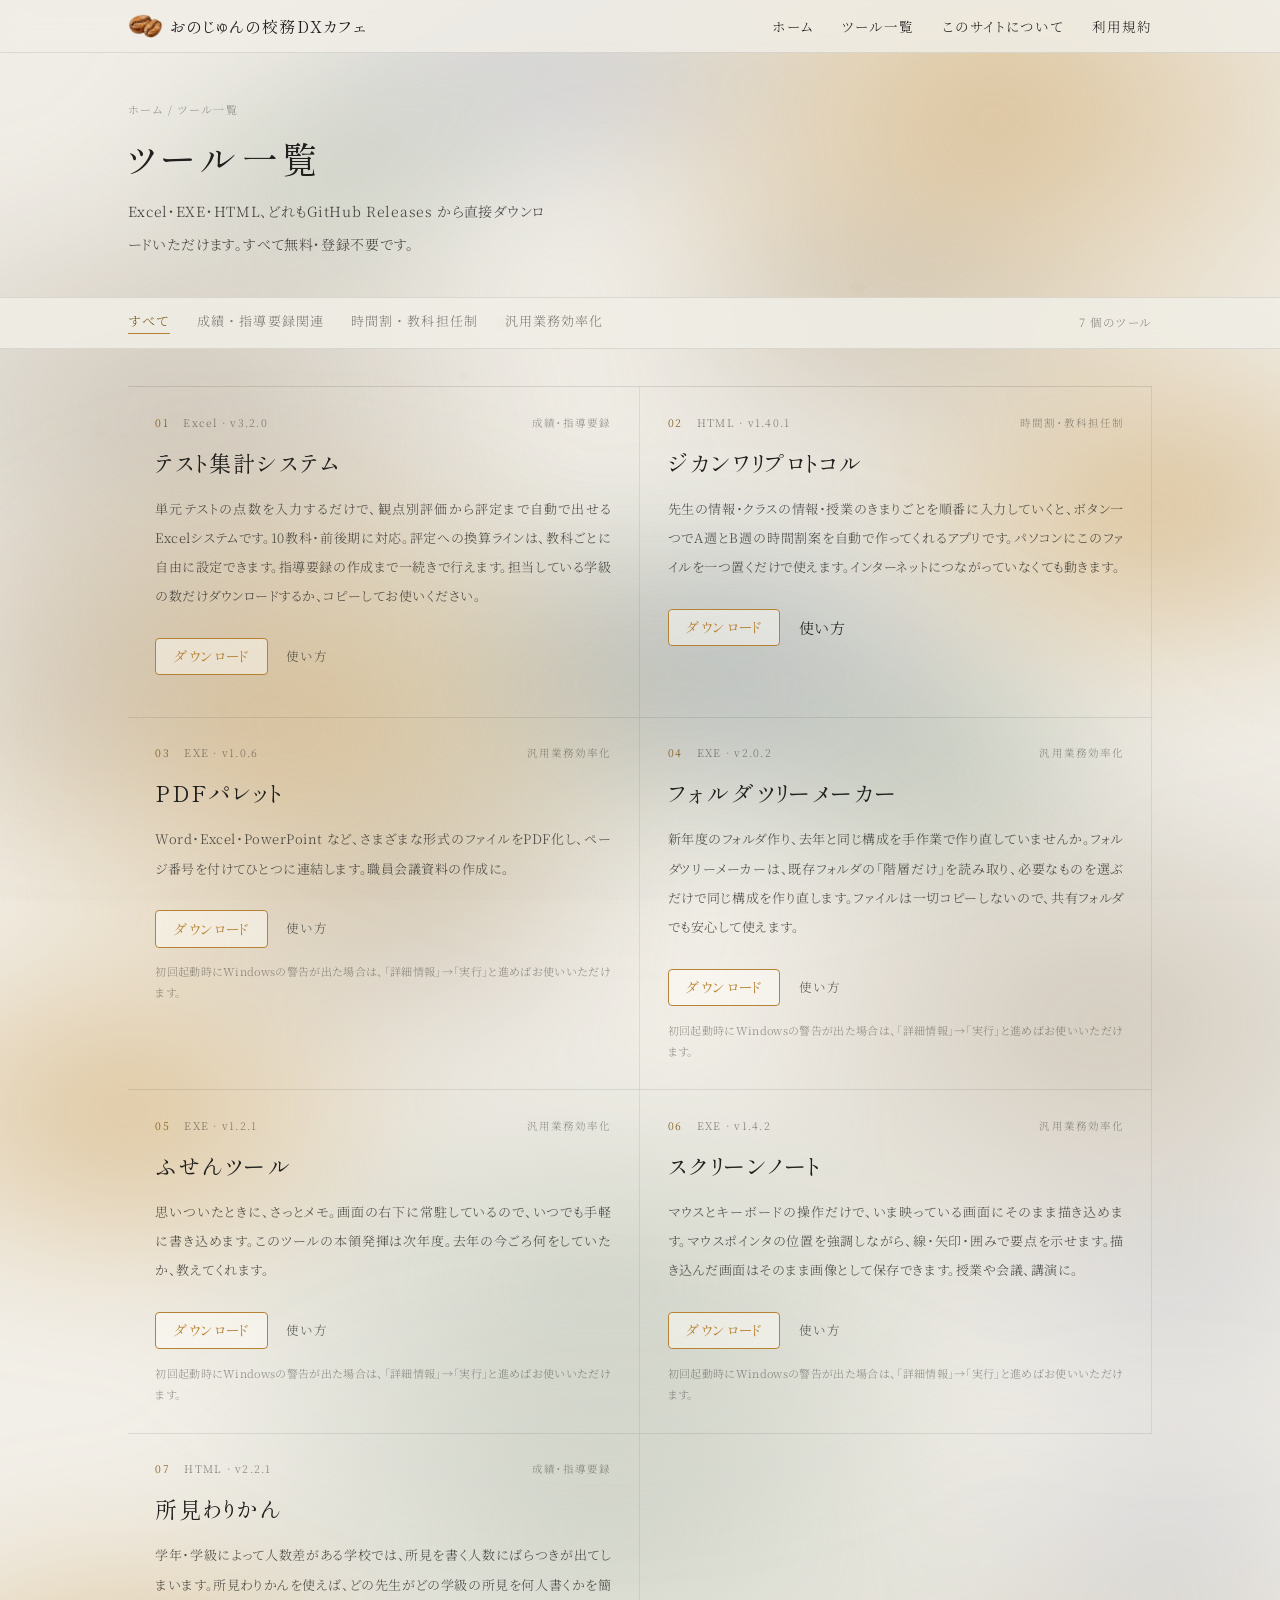
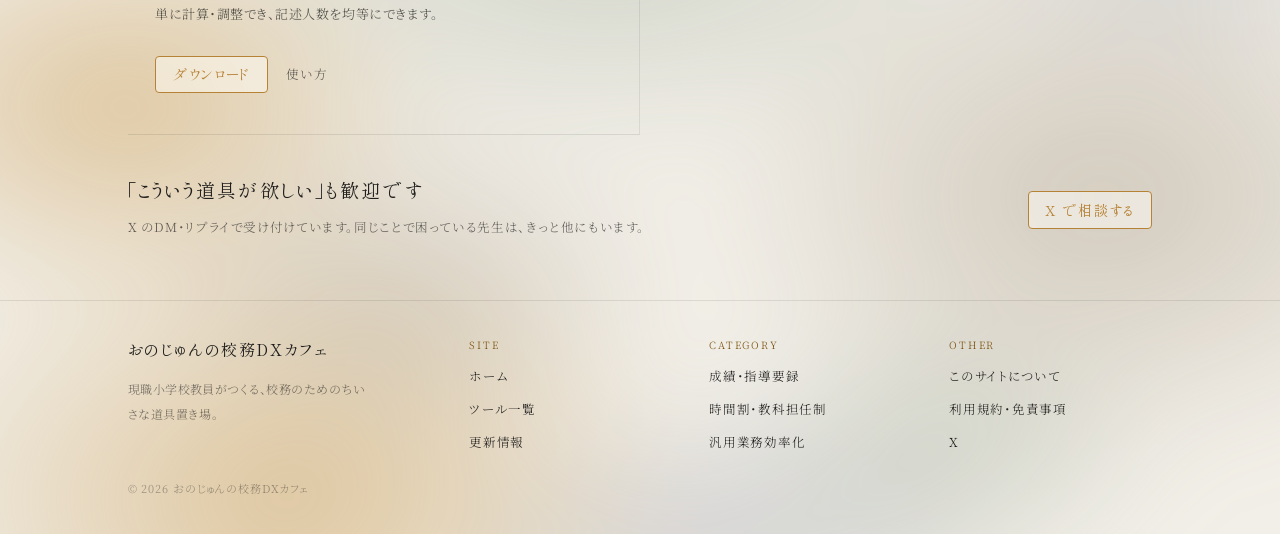
==== commit 1e6d558a: "所見わりかんをv2.2.1に更新し、使い方ガイドを追加 準備/①学級と教員/②担当/③係数/④結果/保存について、の6セクション 構成で詳細な使い方を「使い方」ダイアログとして追加した。" ====
--- a/docs/tools.html
+++ b/docs/tools.html
@@ -242,14 +242,14 @@
         <div class="tool-card" data-cat="成績・指導要録">
           <div class="tool-meta">
             <span class="tool-num tnum">07</span>
-            <span class="tool-kind">HTML · v2.1.1</span>
+            <span class="tool-kind">HTML · v2.2.1</span>
             <span class="tool-cat">成績・指導要録</span>
           </div>
           <h3>所見わりかん</h3>
           <p>学年・学級によって人数差がある学校では、所見を書く人数にばらつきが出てしまいます。所見わりかんを使えば、どの先生がどの学級の所見を何人書くかを簡単に計算・調整でき、記述人数を均等にできます。</p>
           <div class="tool-actions">
             <a class="btn btn-primary" href="https://github.com/cabernet96258/koumu-dx-cafe/releases/download/%E6%89%80%E8%A6%8B%E3%82%8F%E3%82%8A%E3%81%8B%E3%82%93/shoken_warikan.html">ダウンロード</a>
-            <span class="lnk tool-howto">使い方</span>
+            <span class="lnk tool-howto" data-howto="shoken-warikan" role="button" tabindex="0">使い方</span>
           </div>
         </div>
       </div>
@@ -304,6 +304,58 @@
       </div>
     </div>
   </div>
+
+  <template id="howto-shoken-warikan">
+    <h3 class="dialog-title">所見わりかんの使い方</h3>
+    <div class="dialog-body">
+      <p>実際の作業順に並べています。</p>
+
+      <p><strong>準備（最初に1回）</strong></p>
+      <ul>
+        <li>エクスプローラーからファイルをダブルクリックして開く。インターネットは不要、インストールも不要です</li>
+        <li>右上に「令和◯年度」を入力する。保存ファイルの名前になります</li>
+      </ul>
+
+      <p><strong>① 学級と教員</strong></p>
+      <ul>
+        <li>学年ごとの学級数を入れる（例: 3年に2学級なら「3年 = 2」）。特別支援学級は「特別支援」の欄へ</li>
+        <li>各学級の児童数と担任を入れる。特支の児童は特支学級だけに数え、交流学級の人数には含めません</li>
+        <li>「＋ 教員を追加」で、担任外の教員を足す。所見を書く人だけを登録します（養護教諭など書かない人は入れない）</li>
+        <li>重みは全員1.0のまま始める。「教頭は軽く、教務は重く」などは、職員会議で決めてから動かします</li>
+        <li>「担任は自学級から最低◯人」は、担任が自分のクラスの子を最低何人書くかの下限。初期値は3人</li>
+      </ul>
+
+      <p><strong>② 担当（学級×教科）</strong></p>
+      <ul>
+        <li>持ち時間表を見ながら、教員1人ずつ「＋ 担当を追加」で、自学級以外の担当を足す</li>
+        <li>まず学級を選ぶと、その学年にある教科だけがボタンで並ぶ。担当する教科を押す（複数可）</li>
+        <li>同じ学級で音楽と図工の両方を持つなら、1行で両方を押す。結果は「合わせて◯人」と出ます</li>
+        <li>下のマトリックスは検算用。空の列（誰も入っていない学級）や空の行（担当のない教員）がないか目で確認します</li>
+      </ul>
+
+      <p><strong>③ 係数</strong></p>
+      <ul>
+        <li>触らなくても動きます。全教科1.0が初期値です</li>
+        <li>「書写は書きにくい」など教科の重みを変えたいときだけ、係数を動かす。担任（自学級）＝1.0が基準</li>
+        <li>「少人数算数」のような持ち方は、「＋ 教科を追加」で別に作る（標準の「算数」で代用しない）</li>
+      </ul>
+
+      <p><strong>④ 結果</strong></p>
+      <ul>
+        <li>「計算する」を押す。上に児童数・教員数・平均・最大差、その下に教員別・学級別の表が出ます</li>
+        <li>教員別の「平均との差」バー: 青が左に伸びれば平均より少ない、赤が右なら多い</li>
+        <li>学級別の人数は、そのまま手で書き換えられる。合計が児童数と合わないと赤で警告が出ます</li>
+        <li>数字を直したあとで「再計算」を押すと、手動の変更は消えます（確認が出ます）</li>
+        <li>「印刷」で、教員別と学級別の分担表が出る。どの児童を誰が書くかは、この紙を見ながら担任が決めます</li>
+      </ul>
+
+      <p><strong>保存について</strong></p>
+      <ul>
+        <li>入力は自動保存され、右上に「自動保存しました ◯◯:◯◯」と出る。閉じても次に開くと続きから再開できます</li>
+        <li>ただし自動保存はこのPC限定。区切りがついたら必ず「保存」でファイルに落とす。ファイルサーバに置けば、翌年そのファイルを読み込んで異動した人だけ直せます</li>
+      </ul>
+    </div>
+  </template>
 
   <template id="howto-test-shukei">
     <h3 class="dialog-title">マクロが有効にならないときは</h3>
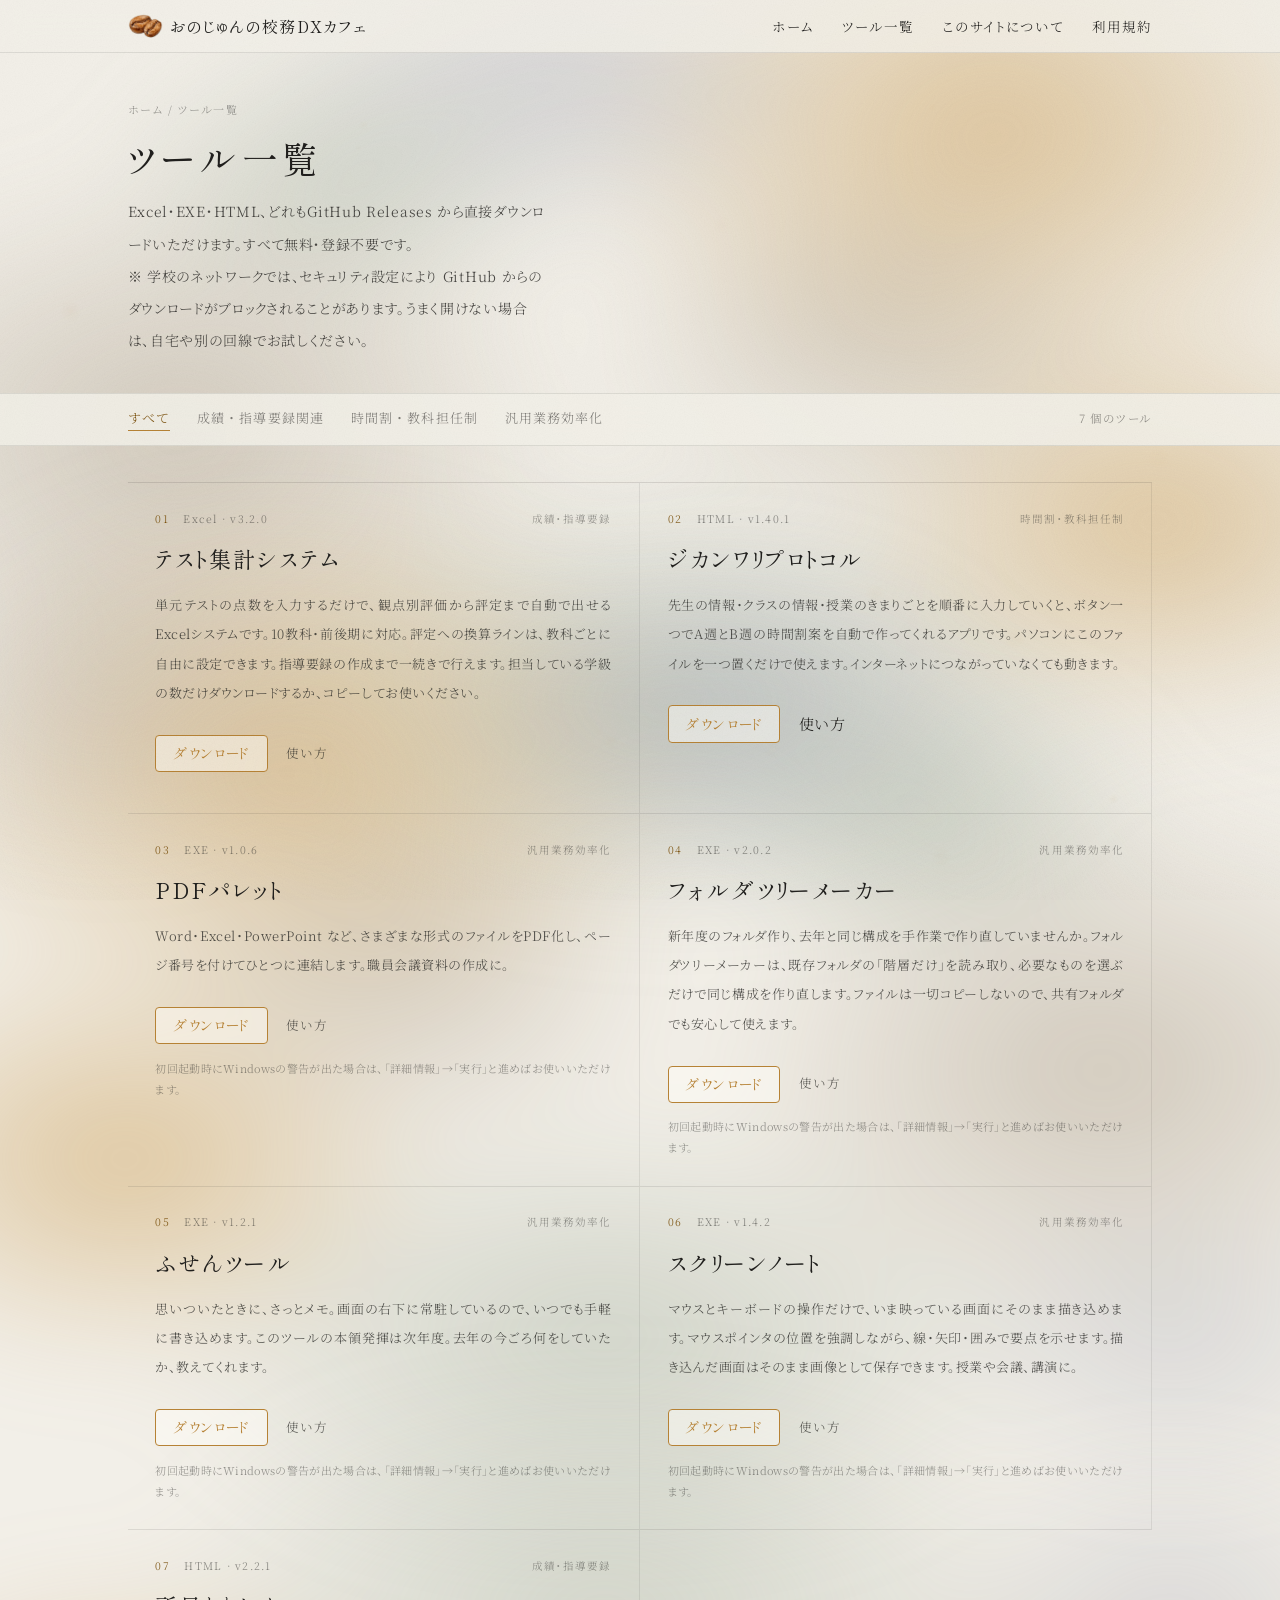
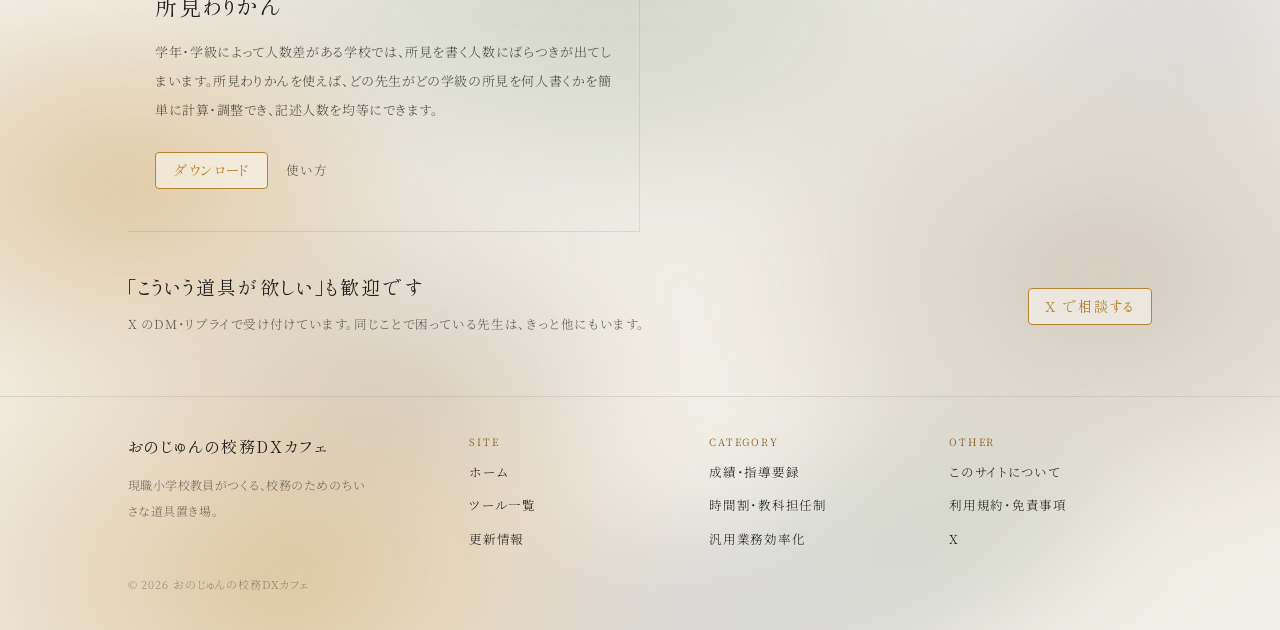
==== commit c3c0e919: "学校ネットワークでのダウンロードブロックに関する注意書きを追加 学校のセキュリティフィルタ(SSLインスペクション等)によりgithub.com への接続が改ざん検知でブロックされ、ダウンロードできな" ====
--- a/docs/tools.html
+++ b/docs/tools.html
@@ -122,6 +122,7 @@
         <div class="crumb">ホーム / ツール一覧</div>
         <h1>ツール一覧</h1>
         <p>Excel・EXE・HTML、どれもGitHub Releases から直接ダウンロードいただけます。すべて無料・登録不要です。</p>
+        <p class="tool-note">※ 学校のネットワークでは、セキュリティ設定により GitHub からのダウンロードがブロックされることがあります。うまく開けない場合は、自宅や別の回線でお試しください。</p>
       </div>
     </section>
 
--- a/docs/assets/site.css
+++ b/docs/assets/site.css
@@ -451,7 +451,9 @@
 .safety { padding-top: calc(var(--space-8) * 1.4); }
 .safety-grid {
   display: grid;
-  grid-template-columns: repeat(3, 1fr);
+  /* ウイルススキャン結果の項目を index.html 側で一時的に非表示にしている
+     間は2列。再表示するときは repeat(3, 1fr) に戻す。 */
+  grid-template-columns: repeat(2, 1fr);
   gap: 0;
   border-top: 1px solid color-mix(in srgb, var(--color-text) 12%, transparent);
   border-bottom: 1px solid color-mix(in srgb, var(--color-text) 12%, transparent);
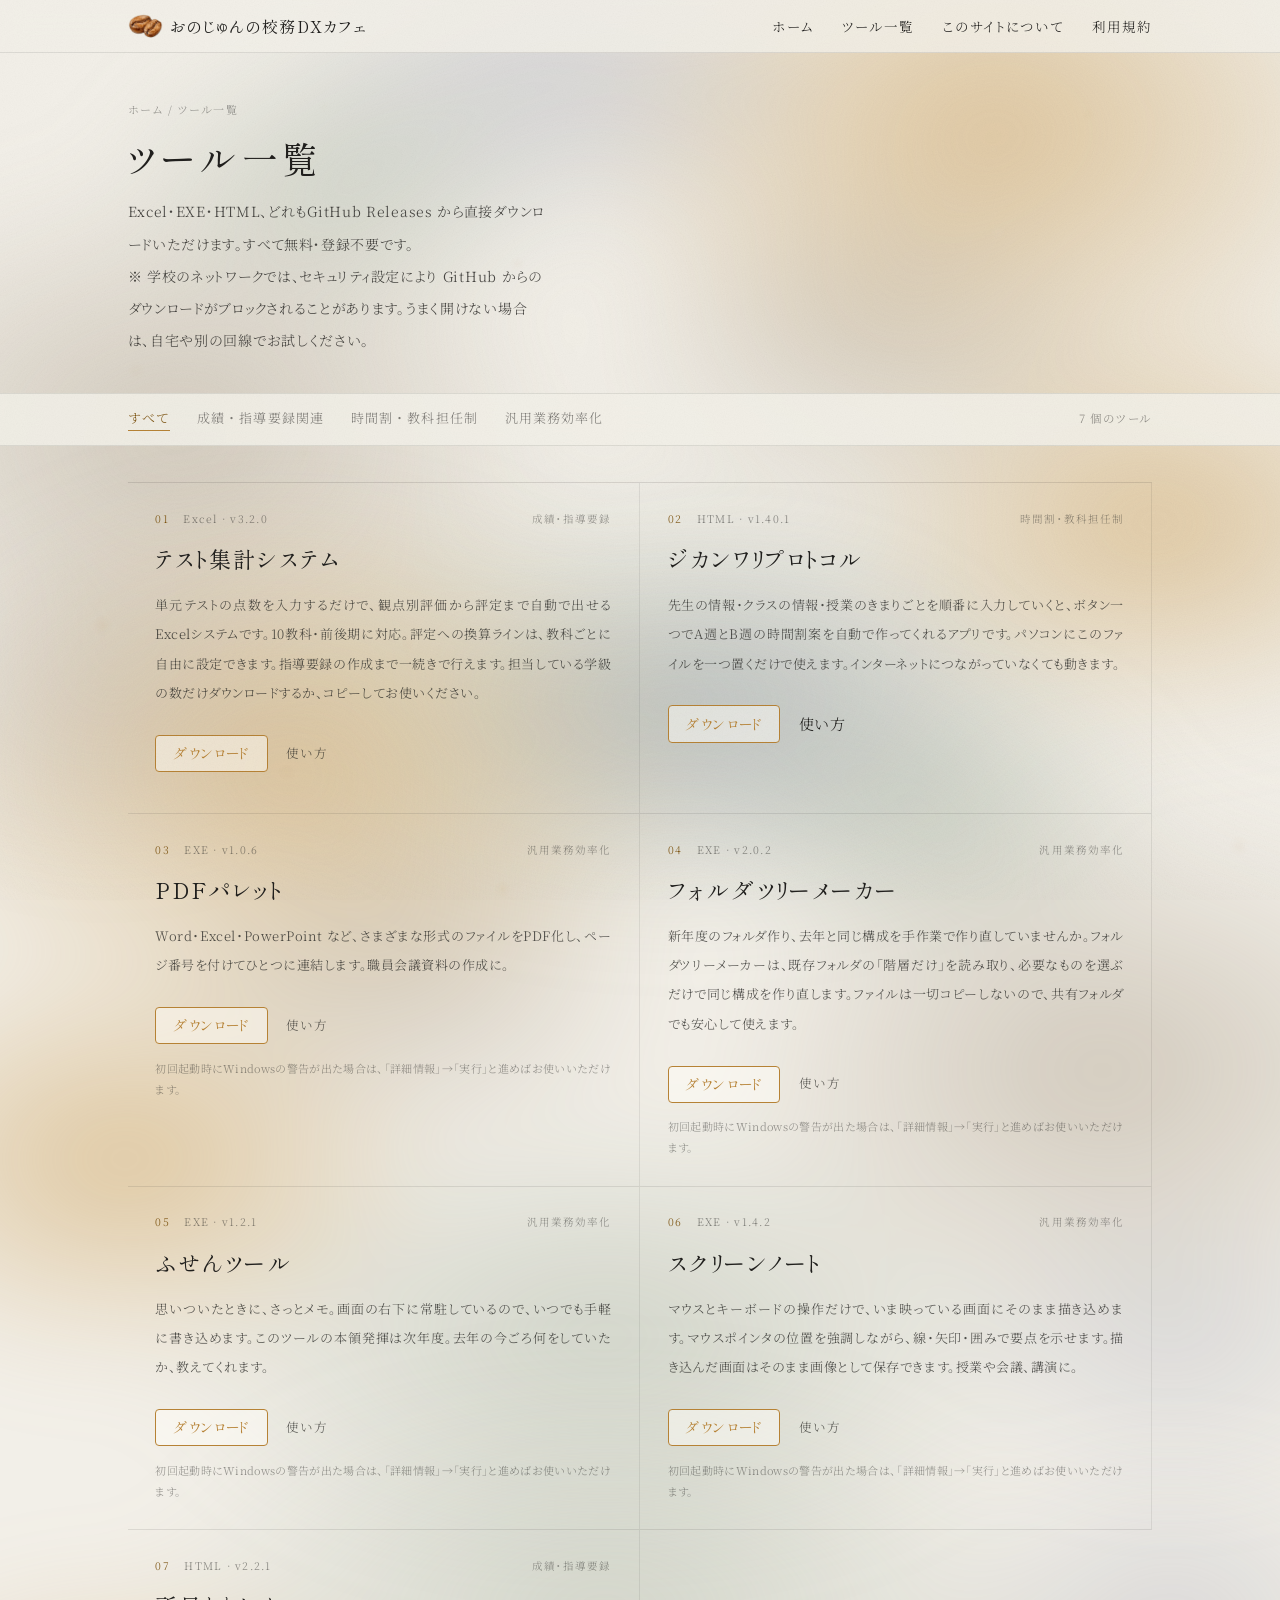
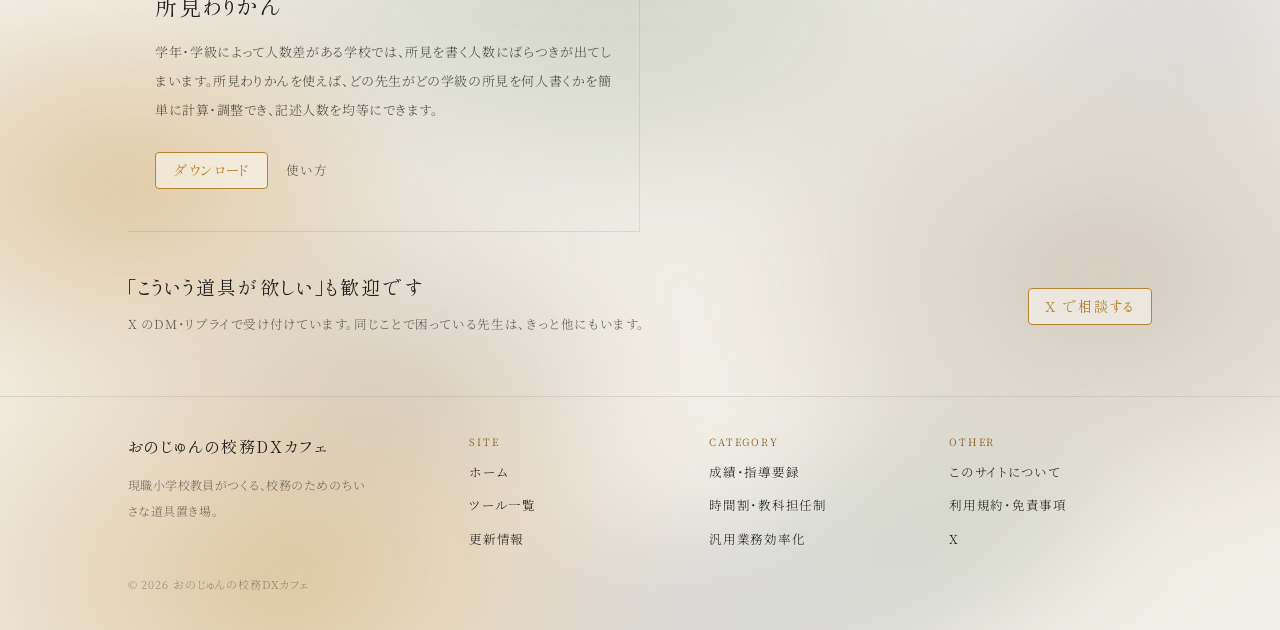
==== commit 5e52acc3: "XのプロフィールURLを実リンクに差し替え" ====
--- a/docs/tools.html
+++ b/docs/tools.html
@@ -261,8 +261,7 @@
         <h3>「こういう道具が欲しい」も歓迎です</h3>
         <p>X のDM・リプライで受け付けています。同じことで困っている先生は、きっと他にもいます。</p>
       </div>
-      <!-- TODO: X のプロフィール URL に差し替え -->
-      <a class="btn btn-primary" href="#">X で相談する</a>
+      <a class="btn btn-primary" href="https://x.com/cabernetwikko" target="_blank" rel="noopener">X で相談する</a>
     </section>
   </main>
 
@@ -289,7 +288,7 @@
           <div class="footer-col-head">OTHER</div>
           <a class="lnk" href="index.html#about">このサイトについて</a>
           <span class="lnk" data-howto="terms" role="button" tabindex="0">利用規約・免責事項</span>
-          <span class="lnk">X</span>
+          <a class="lnk" href="https://x.com/cabernetwikko" target="_blank" rel="noopener">X</a>
         </div>
       </div>
       <div class="wrap footer-legal tnum">© 2026 おのじゅんの校務DXカフェ</div>
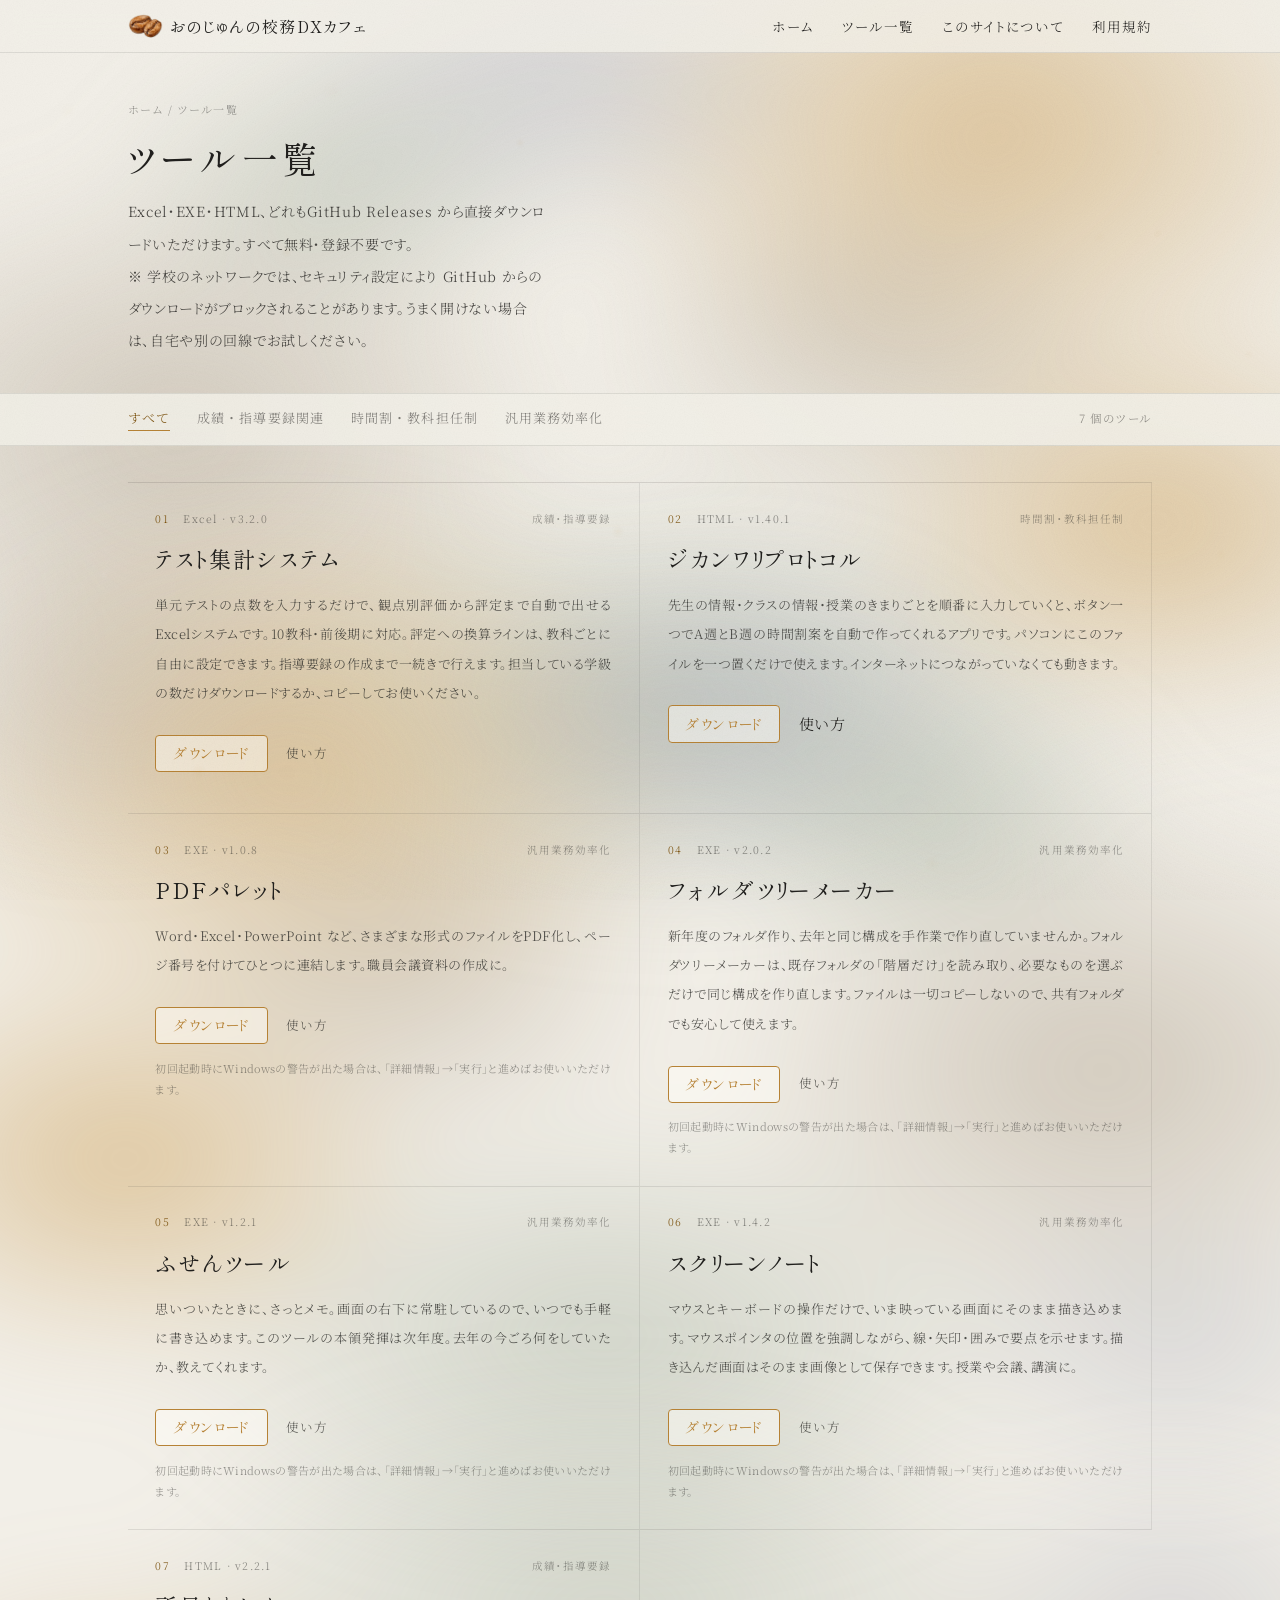
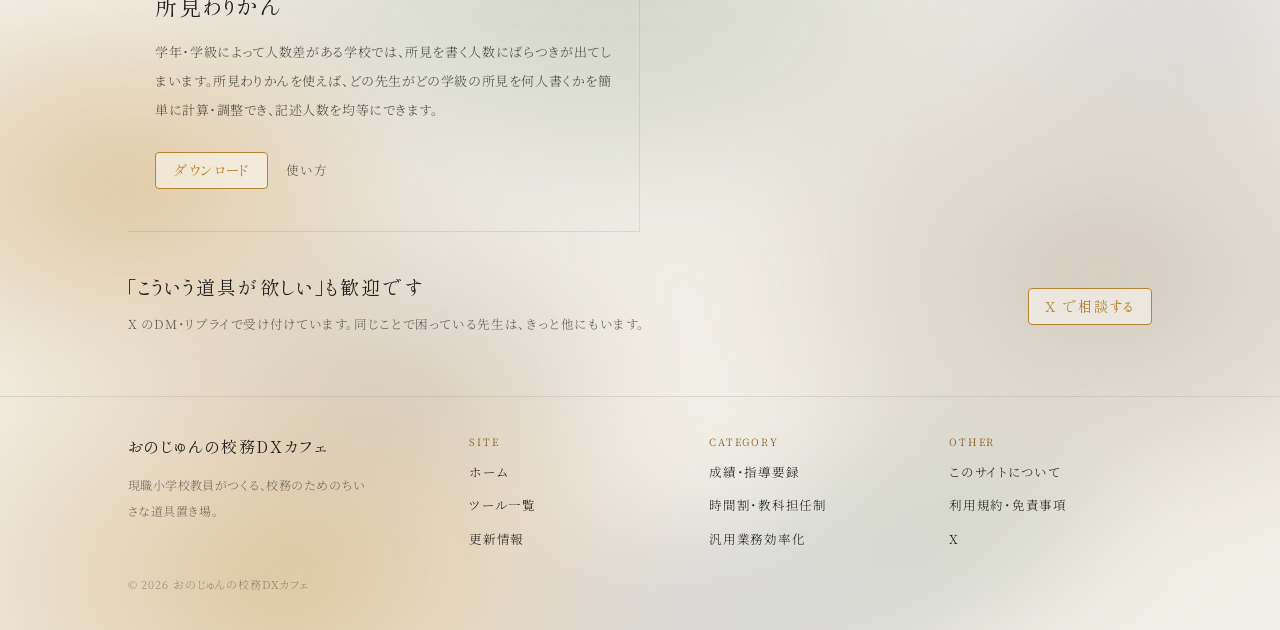
==== commit 5b8e9e8b: "PDFパレットを不具合修正版(v1.0.8)に更新 GitHub Releasesの実URL(PDF._setup_v1.0.8.exe)に差し替え、 バージョン表記も更新。旧バージョンのスキャン結果" ====
--- a/docs/tools.html
+++ b/docs/tools.html
@@ -171,16 +171,16 @@
         <div class="tool-card" data-cat="汎用業務効率化">
           <div class="tool-meta">
             <span class="tool-num tnum">03</span>
-            <span class="tool-kind">EXE · v1.0.6</span>
+            <span class="tool-kind">EXE · v1.0.8</span>
             <span class="tool-cat">汎用業務効率化</span>
           </div>
           <h3>PDFパレット</h3>
           <p>Word・Excel・PowerPoint など、さまざまな形式のファイルをPDF化し、ページ番号を付けてひとつに連結します。職員会議資料の作成に。</p>
           <div class="tool-actions">
-            <a class="btn btn-primary" href="https://github.com/cabernet96258/koumu-dx-cafe/releases/download/PDF%E3%83%91%E3%83%AC%E3%83%83%E3%83%88/PDF_Pallet_setup_v1.0.6.exe">ダウンロード</a>
+            <a class="btn btn-primary" href="https://github.com/cabernet96258/koumu-dx-cafe/releases/download/PDF%E3%83%91%E3%83%AC%E3%83%83%E3%83%88/PDF._setup_v1.0.8.exe">ダウンロード</a>
             <span class="lnk tool-howto">使い方</span>
-            <!-- 誤検知報告が完了するまで非表示。報告後の再スキャン結果に差し替えて復活:
-            <a class="lnk tool-scan" href="https://www.virustotal.com/gui/file/cb86d317af5f735d656a729c0e424b81da64b083806616a2b776bd44f09fe977">スキャン結果</a>
+            <!-- TODO: v1.0.8 のVirusTotalスキャン結果 URL に差し替え(公開まで非表示)
+            <a class="lnk tool-scan" href="#">スキャン結果</a>
             -->
           </div>
           <div class="tool-note">初回起動時にWindowsの警告が出た場合は、「詳細情報」→「実行」と進めばお使いいただけます。</div>
@@ -423,6 +423,10 @@
   <template id="howto-changelog">
     <h3 class="dialog-title">更新情報</h3>
     <div class="dialog-body">
+      <p><strong>2026-09-16</strong></p>
+      <ul>
+        <li>PDFパレットの不具合を修正しました(v1.0.8)</li>
+      </ul>
       <p><strong>2026-08-19</strong></p>
       <ul>
         <li>所見わりかんを公開しました</li>
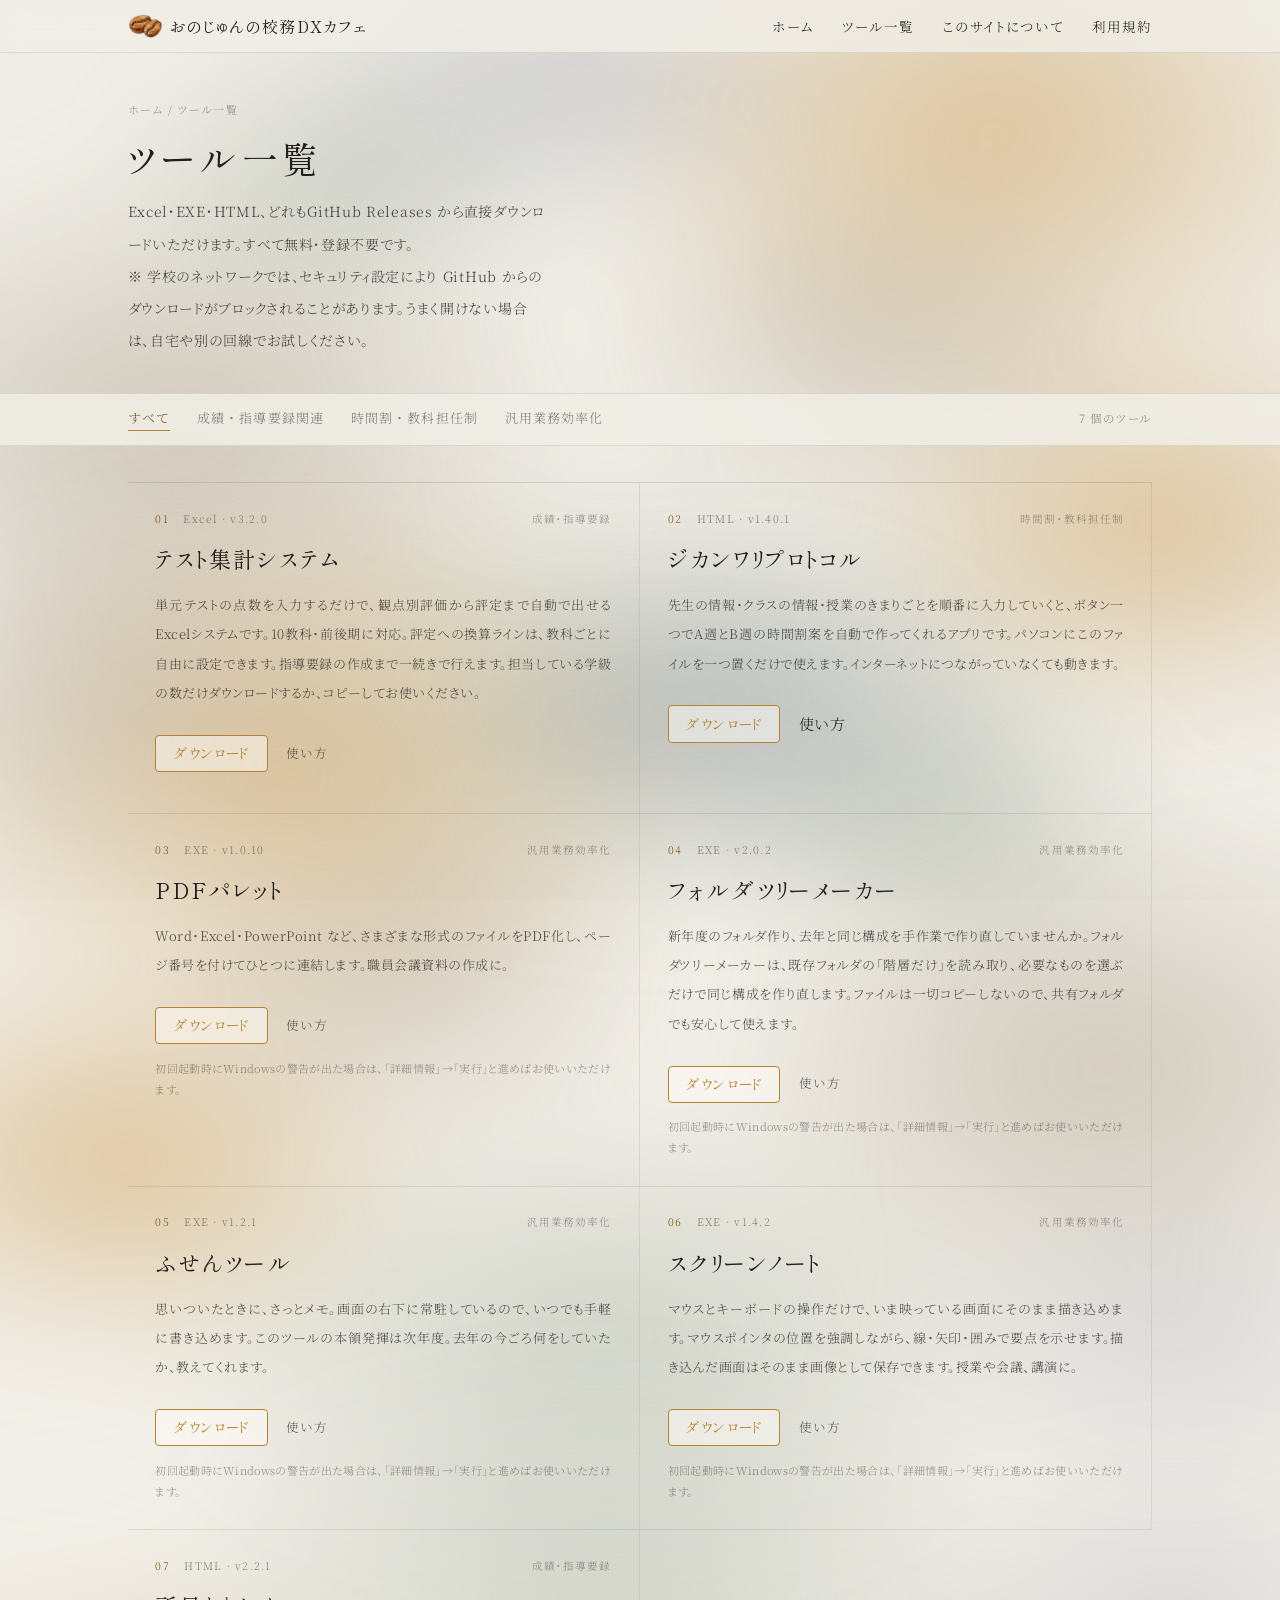
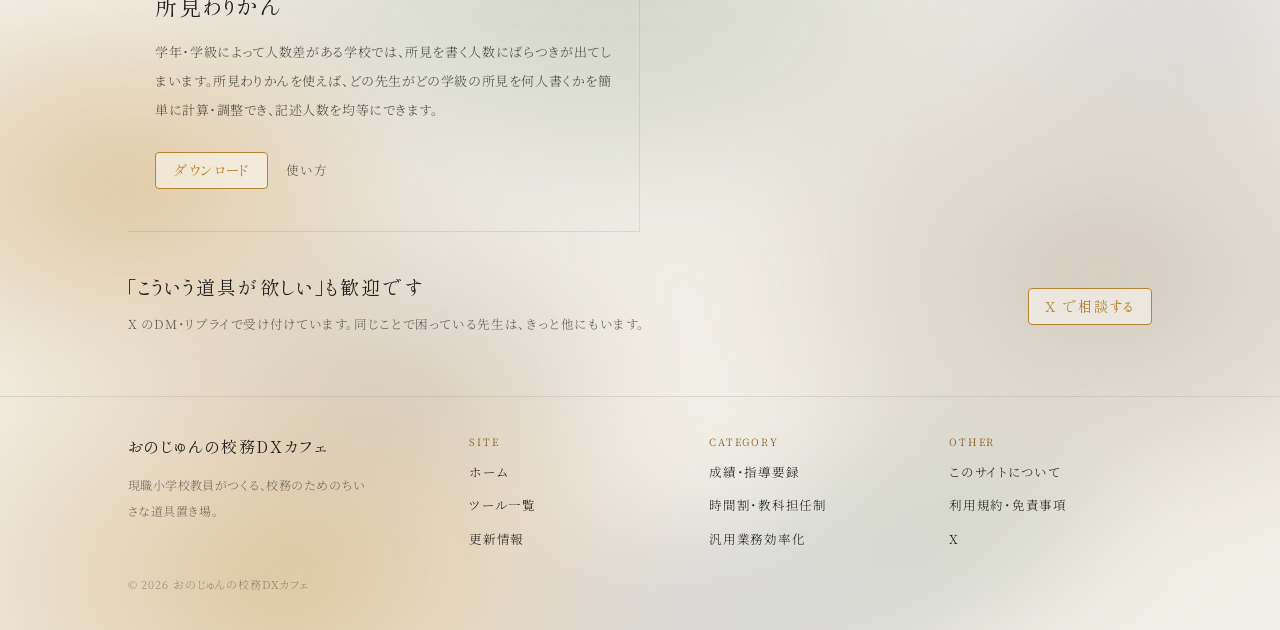
==== commit c2bda64c: "PDFパレットを不具合修正版(v1.0.10)に更新 GitHub Releasesの実URL(PDF_Pallet_setup_v1.0.10.exe)に差し替え、 バージョン表記も更新。更新情報に" ====
--- a/docs/tools.html
+++ b/docs/tools.html
@@ -171,13 +171,13 @@
         <div class="tool-card" data-cat="汎用業務効率化">
           <div class="tool-meta">
             <span class="tool-num tnum">03</span>
-            <span class="tool-kind">EXE · v1.0.8</span>
+            <span class="tool-kind">EXE · v1.0.10</span>
             <span class="tool-cat">汎用業務効率化</span>
           </div>
           <h3>PDFパレット</h3>
           <p>Word・Excel・PowerPoint など、さまざまな形式のファイルをPDF化し、ページ番号を付けてひとつに連結します。職員会議資料の作成に。</p>
           <div class="tool-actions">
-            <a class="btn btn-primary" href="https://github.com/cabernet96258/koumu-dx-cafe/releases/download/PDF%E3%83%91%E3%83%AC%E3%83%83%E3%83%88/PDF._setup_v1.0.8.exe">ダウンロード</a>
+            <a class="btn btn-primary" href="https://github.com/cabernet96258/koumu-dx-cafe/releases/download/PDF%E3%83%91%E3%83%AC%E3%83%83%E3%83%88/PDF_Pallet_setup_v1.0.10.exe">ダウンロード</a>
             <span class="lnk tool-howto">使い方</span>
             <!-- TODO: v1.0.8 のVirusTotalスキャン結果 URL に差し替え(公開まで非表示)
             <a class="lnk tool-scan" href="#">スキャン結果</a>
@@ -423,6 +423,10 @@
   <template id="howto-changelog">
     <h3 class="dialog-title">更新情報</h3>
     <div class="dialog-body">
+      <p><strong>2026-09-18</strong></p>
+      <ul>
+        <li>PDFパレットの不具合を修正しました(v1.0.10)</li>
+      </ul>
       <p><strong>2026-09-16</strong></p>
       <ul>
         <li>PDFパレットの不具合を修正しました(v1.0.8)</li>
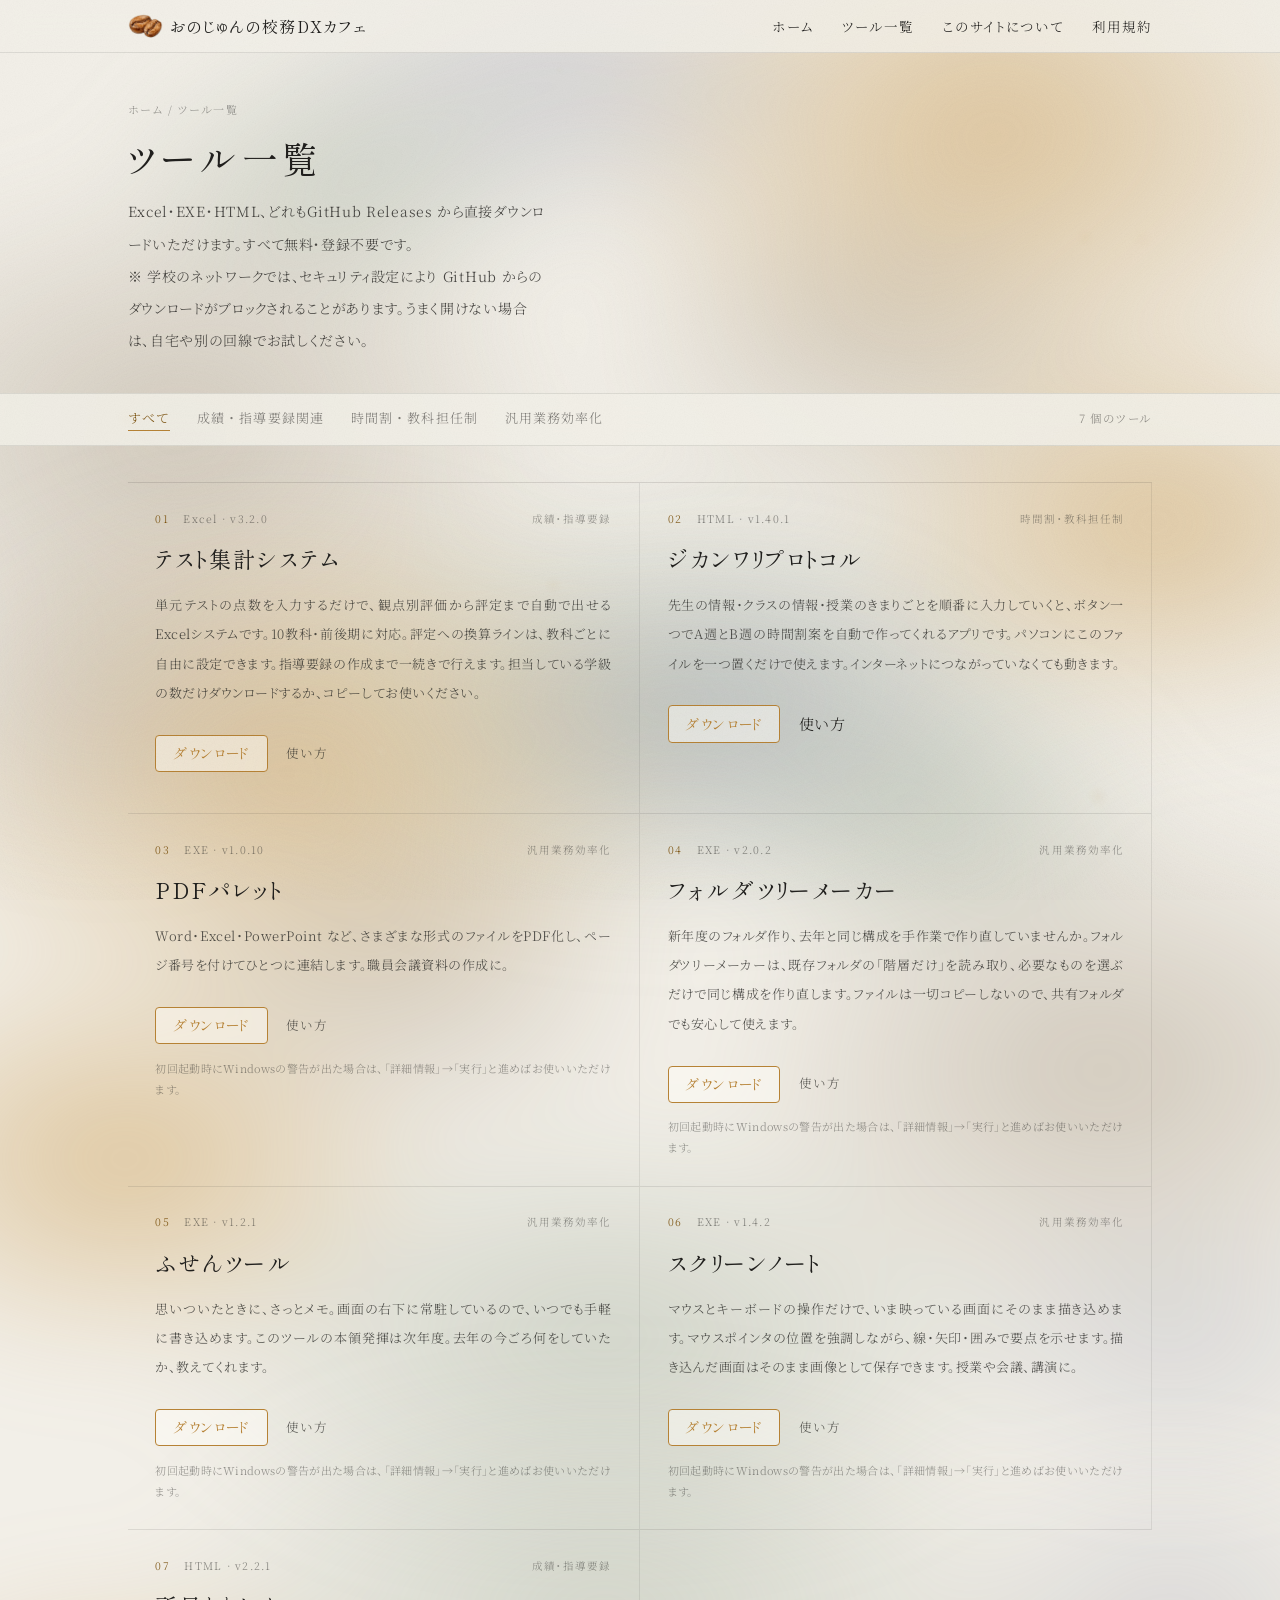
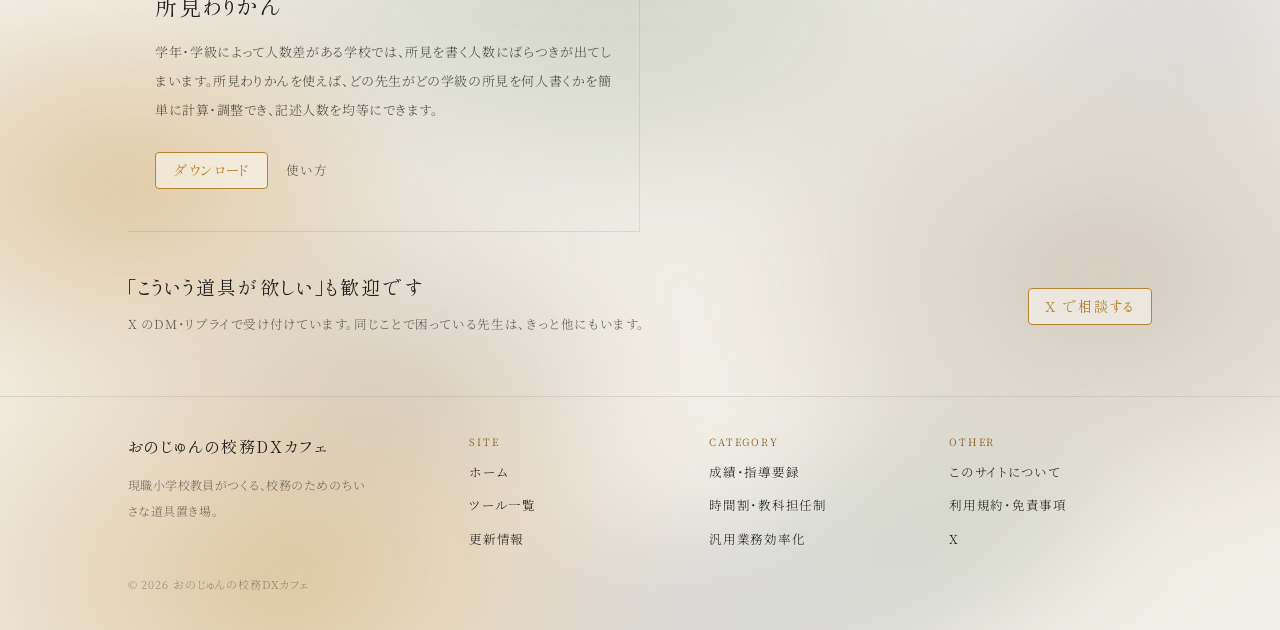
==== commit 78d51467: "独自ドメイン koumu-dx-cafe.net 用のCNAMEを追加し、URLを更新 GitHub PagesでGoDaddyではなくお名前.comで取得した独自ドメインを使うため、 docs/CN" ====
--- a/docs/tools.html
+++ b/docs/tools.html
@@ -14,7 +14,7 @@
 <meta name="viewport" content="width=device-width, initial-scale=1">
 <title>ツール一覧 — おのじゅんの校務DXカフェ</title>
 <meta name="description" content="Excel・EXE・HTML、どれもGitHub Releases から直接ダウンロードいただけます。すべて無料・登録不要です。">
-<link rel="canonical" href="https://cabernet96258.github.io/koumu-dx-cafe/tools.html">
+<link rel="canonical" href="https://koumu-dx-cafe.net/tools.html">
 <link rel="icon" type="image/png" href="assets/favicon.png">
 <link rel="stylesheet" href="assets/classical.css">
 <link rel="preconnect" href="https://fonts.gstatic.com" crossorigin>
